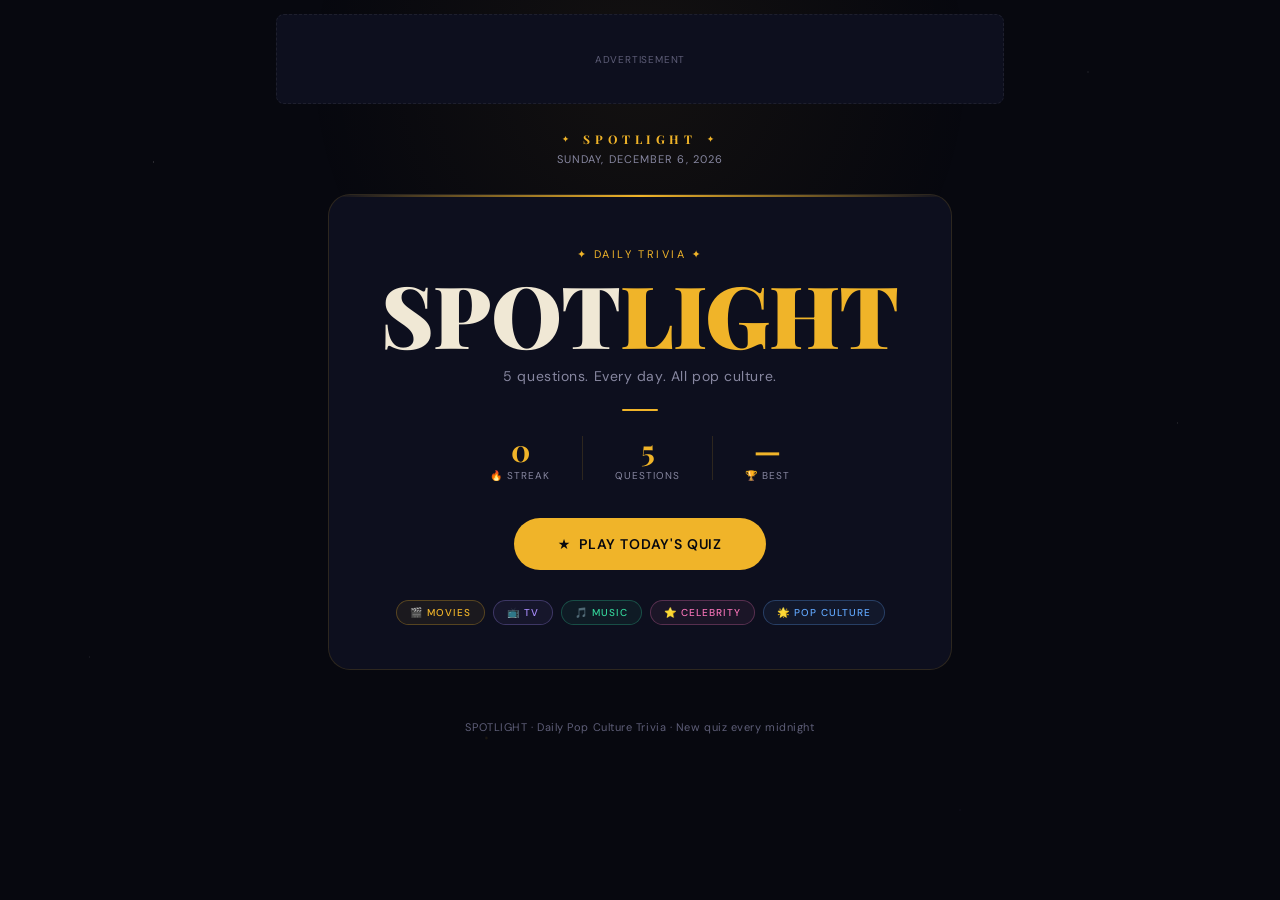
==== index.html @ 73f7611d "Add files via upload" ====
<!DOCTYPE html>
<html lang="en">
<head>
    <meta charset="UTF-8">
    <meta name="viewport" content="width=device-width, initial-scale=1.0">
    <title>SPOTLIGHT — Daily Pop Culture Trivia</title>
    <meta name="description" content="Test your pop culture knowledge with SPOTLIGHT — a fresh daily trivia quiz covering movies, TV, music, and celebrities.">
    <meta property="og:title" content="SPOTLIGHT — Daily Pop Culture Trivia">
    <meta property="og:description" content="5 new questions every day. How well do you know pop culture?">
    <link rel="preconnect" href="https://fonts.googleapis.com">
    <link href="https://fonts.googleapis.com/css2?family=Playfair+Display:ital,wght@0,700;0,900;1,400&family=DM+Sans:opsz,wght@9..40,300;9..40,400;9..40,500;9..40,600&display=swap" rel="stylesheet">

    <style>
        /* ============================================================
           DESIGN SYSTEM — Hollywood Awards Night
        ============================================================ */
        :root {
            --bg:         #07080F;
            --surface:    #0D0F1E;
            --surface-2:  #131629;
            --border:     rgba(240,180,41,0.14);
            --border-dim: rgba(255,255,255,0.06);
            --gold:       #F0B429;
            --gold-light: #FFD166;
            --gold-glow:  rgba(240,180,41,0.18);
            --cream:      #F0E8D5;
            --muted:      #5E5E78;
            --muted-mid:  #8787A0;
            --correct:    #06D6A0;
            --correct-bg: rgba(6,214,160,0.09);
            --wrong:      #EF4565;
            --wrong-bg:   rgba(239,69,101,0.09);
            --cat-movie:  #F0B429;
            --cat-tv:     #A78BFA;
            --cat-music:  #34D399;
            --cat-celeb:  #F472B6;
            --cat-pop:    #60A5FA;
        }

        *, *::before, *::after { margin:0; padding:0; box-sizing:border-box; }

        html { scroll-behavior: smooth; }

        body {
            background: var(--bg);
            color: var(--cream);
            font-family: 'DM Sans', system-ui, sans-serif;
            min-height: 100vh;
            display: flex;
            flex-direction: column;
            align-items: center;
            overflow-x: hidden;
            position: relative;
        }

        /* Ambient star field */
        body::before {
            content: '';
            position: fixed;
            inset: 0;
            pointer-events: none;
            background-image:
                radial-gradient(1px 1px at 12% 18%, rgba(255,255,255,.28) 0%, transparent 100%),
                radial-gradient(1px 1px at 85% 8%,  rgba(255,255,255,.18) 0%, transparent 100%),
                radial-gradient(1px 1px at 55% 62%, rgba(255,255,255,.14) 0%, transparent 100%),
                radial-gradient(2px 2px at 38% 82%, rgba(240,180,41,.12) 0%, transparent 100%),
                radial-gradient(1px 1px at 92% 47%, rgba(255,255,255,.18) 0%, transparent 100%),
                radial-gradient(1px 1px at 7%  73%, rgba(255,255,255,.12) 0%, transparent 100%),
                radial-gradient(1px 1px at 68% 22%, rgba(255,255,255,.10) 0%, transparent 100%),
                radial-gradient(2px 2px at 29% 44%, rgba(240,180,41,.09) 0%, transparent 100%),
                radial-gradient(1px 1px at 47% 5%,  rgba(255,255,255,.20) 0%, transparent 100%),
                radial-gradient(1px 1px at 75% 90%, rgba(167,139,250,.10) 0%, transparent 100%);
            z-index: 0;
        }

        /* Spotlight glow from top */
        body::after {
            content: '';
            position: fixed;
            top: -280px;
            left: 50%;
            transform: translateX(-50%);
            width: 700px;
            height: 700px;
            background: radial-gradient(ellipse at center, rgba(240,180,41,.055) 0%, transparent 68%);
            pointer-events: none;
            z-index: 0;
        }

        /* ============================================================
           LAYOUT
        ============================================================ */
        .wrap {
            width: 100%;
            max-width: 660px;
            padding: 0 18px;
            position: relative;
            z-index: 1;
        }

        /* ============================================================
           AD UNITS
           Replace .ad-placeholder divs with your Google AdSense tags
        ============================================================ */
        .ad-zone {
            width: 100%;
            display: flex;
            justify-content: center;
            position: relative;
            z-index: 1;
        }
        .ad-zone-top    { padding: 14px 18px 0; }
        .ad-zone-bottom { padding: 6px 18px 28px; }

        .ad-placeholder {
            background: var(--surface);
            border: 1px dashed rgba(255,255,255,.07);
            border-radius: 8px;
            display: flex;
            align-items: center;
            justify-content: center;
            color: var(--muted);
            font-size: 10px;
            letter-spacing: .08em;
            text-transform: uppercase;
        }
        .ad-leaderboard { width:100%; max-width:728px; height:90px; }
        .ad-rect        { width:300px; height:250px; }

        /* ============================================================
           HEADER
        ============================================================ */
        .site-header {
            padding: 22px 0 0;
            text-align: center;
        }
        .logo {
            font-family: 'Playfair Display', Georgia, serif;
            font-size: 12px;
            font-weight: 700;
            letter-spacing: .38em;
            text-transform: uppercase;
            color: var(--gold);
            display: inline-flex;
            align-items: center;
            gap: 10px;
        }
        .logo-dot { font-size: 8px; }
        .header-date {
            font-size: 11px;
            color: var(--muted-mid);
            letter-spacing: .10em;
            text-transform: uppercase;
            margin-top: 5px;
        }

        /* ============================================================
           SCREENS
        ============================================================ */
        .screen { display: none; }
        .screen.active {
            display: block;
            animation: screenIn .38s cubic-bezier(.22,1,.36,1);
        }
        @keyframes screenIn {
            from { opacity:0; transform:translateY(10px); }
            to   { opacity:1; transform:translateY(0); }
        }

        /* ============================================================
           CARD BASE
        ============================================================ */
        .card {
            background: var(--surface);
            border: 1px solid var(--border);
            border-radius: 22px;
            position: relative;
            overflow: hidden;
        }
        .card::before {
            content: '';
            position: absolute;
            top: 0; left: 0; right: 0;
            height: 2px;
            background: linear-gradient(90deg, transparent, var(--gold) 50%, transparent);
        }

        /* ============================================================
           SPLASH SCREEN
        ============================================================ */
        .splash-card {
            margin: 28px 0;
            padding: 52px 44px 44px;
            text-align: center;
        }
        .splash-eyebrow {
            font-size: 11px;
            letter-spacing: .22em;
            text-transform: uppercase;
            color: var(--gold);
            margin-bottom: 12px;
            display: flex;
            align-items: center;
            justify-content: center;
            gap: 8px;
        }
        .splash-title {
            font-family: 'Playfair Display', Georgia, serif;
            font-size: clamp(54px, 11vw, 86px);
            font-weight: 900;
            line-height: .95;
            color: var(--cream);
            letter-spacing: -.01em;
        }
        .splash-title em {
            color: var(--gold);
            font-style: normal;
        }
        .splash-tagline {
            font-size: 14px;
            color: var(--muted-mid);
            margin-top: 12px;
            letter-spacing: .04em;
        }
        .rule {
            width: 36px;
            height: 2px;
            background: var(--gold);
            margin: 24px auto;
            border-radius: 2px;
        }
        .splash-stats {
            display: flex;
            align-items: center;
            justify-content: center;
            gap: 32px;
            margin-bottom: 36px;
        }
        .sstat-val {
            font-family: 'Playfair Display', Georgia, serif;
            font-size: 30px;
            font-weight: 700;
            color: var(--gold);
            line-height: 1;
        }
        .sstat-lbl {
            font-size: 10px;
            color: var(--muted-mid);
            letter-spacing: .1em;
            text-transform: uppercase;
            margin-top: 4px;
        }
        .vr {
            width: 1px;
            height: 44px;
            background: var(--border);
        }
        .btn-play {
            display: inline-flex;
            align-items: center;
            gap: 10px;
            background: var(--gold);
            color: #07080F;
            font-family: 'DM Sans', system-ui, sans-serif;
            font-weight: 600;
            font-size: 14px;
            letter-spacing: .06em;
            text-transform: uppercase;
            padding: 17px 44px;
            border: none;
            border-radius: 60px;
            cursor: pointer;
            transition: transform .18s ease, box-shadow .18s ease, background .18s ease;
        }
        .btn-play:hover {
            background: var(--gold-light);
            transform: translateY(-2px);
            box-shadow: 0 10px 28px rgba(240,180,41,.28);
        }
        .btn-play:active { transform: translateY(0); }

        .splash-cats {
            display: flex;
            flex-wrap: wrap;
            gap: 8px;
            justify-content: center;
            margin-top: 30px;
        }
        .cpill {
            font-size: 10px;
            font-weight: 500;
            letter-spacing: .1em;
            text-transform: uppercase;
            padding: 5px 13px;
            border-radius: 60px;
            border: 1px solid;
        }
        .cpill.movies  { color: var(--cat-movie); border-color: rgba(240,180,41,.28); background: rgba(240,180,41,.06); }
        .cpill.tv      { color: var(--cat-tv);    border-color: rgba(167,139,250,.28); background: rgba(167,139,250,.06); }
        .cpill.music   { color: var(--cat-music); border-color: rgba(52,211,153,.28);  background: rgba(52,211,153,.06); }
        .cpill.celeb   { color: var(--cat-celeb); border-color: rgba(244,114,182,.28); background: rgba(244,114,182,.06); }
        .cpill.pop     { color: var(--cat-pop);   border-color: rgba(96,165,250,.28);  background: rgba(96,165,250,.06); }

        /* ============================================================
           GAME SCREEN
        ============================================================ */
        .game-meta {
            padding: 22px 0 14px;
            display: flex;
            align-items: center;
            justify-content: space-between;
        }
        .game-progress-lbl {
            font-size: 11px;
            color: var(--muted-mid);
            letter-spacing: .10em;
            text-transform: uppercase;
        }
        .game-progress-lbl strong { color: var(--cream); font-weight: 600; }
        .game-score-lbl {
            font-size: 11px;
            color: var(--muted-mid);
            letter-spacing: .06em;
        }
        .game-score-lbl span { color: var(--gold); font-weight: 600; }

        .pbar-track {
            width: 100%;
            height: 3px;
            background: var(--surface-2);
            border-radius: 3px;
            margin-bottom: 22px;
            overflow: hidden;
        }
        .pbar-fill {
            height: 100%;
            background: linear-gradient(90deg, var(--gold), var(--gold-light));
            border-radius: 3px;
            transition: width .45s cubic-bezier(.22,1,.36,1);
        }

        .q-card {
            padding: 32px 32px 28px;
            margin-bottom: 14px;
        }
        .q-cat {
            font-size: 10px;
            font-weight: 600;
            letter-spacing: .16em;
            text-transform: uppercase;
            margin-bottom: 14px;
            display: flex;
            align-items: center;
            gap: 6px;
        }
        .q-text {
            font-family: 'Playfair Display', Georgia, serif;
            font-size: clamp(17px, 3.2vw, 21px);
            font-weight: 700;
            line-height: 1.42;
            color: var(--cream);
        }

        .opts {
            display: grid;
            gap: 10px;
            margin-bottom: 12px;
        }
        .opt {
            display: flex;
            align-items: center;
            gap: 14px;
            background: var(--surface);
            border: 1px solid var(--border-dim);
            border-radius: 13px;
            padding: 15px 18px;
            cursor: pointer;
            text-align: left;
            width: 100%;
            color: var(--cream);
            font-family: 'DM Sans', system-ui, sans-serif;
            font-size: 14.5px;
            line-height: 1.4;
            transition: border-color .16s, background .16s, transform .16s;
        }
        .opt:not(.locked):hover {
            border-color: rgba(240,180,41,.38);
            background: var(--gold-glow);
            transform: translateX(5px);
        }
        .opt-letter {
            width: 30px;
            height: 30px;
            border-radius: 50%;
            border: 1.5px solid rgba(255,255,255,.14);
            display: flex;
            align-items: center;
            justify-content: center;
            font-size: 12px;
            font-weight: 600;
            flex-shrink: 0;
            transition: background .2s, border-color .2s, color .2s;
        }
        .opt-text { flex: 1; }

        .opt.is-correct {
            background: var(--correct-bg);
            border-color: var(--correct);
        }
        .opt.is-correct .opt-letter {
            background: var(--correct);
            border-color: var(--correct);
            color: #07080F;
        }
        .opt.is-wrong {
            background: var(--wrong-bg);
            border-color: var(--wrong);
        }
        .opt.is-wrong .opt-letter {
            background: var(--wrong);
            border-color: var(--wrong);
            color: #fff;
        }
        .opt.locked           { cursor: default; }
        .opt.locked.is-dim    { opacity: .38; }

        .feedback {
            border-radius: 11px;
            padding: 13px 18px;
            font-size: 13.5px;
            font-weight: 500;
            text-align: center;
            opacity: 0;
            max-height: 0;
            overflow: hidden;
            transition: opacity .25s, max-height .25s;
        }
        .feedback.show {
            opacity: 1;
            max-height: 80px;
        }
        .feedback.correct { background: var(--correct-bg); color: var(--correct); }
        .feedback.wrong   { background: var(--wrong-bg);   color: var(--wrong); }

        .btn-next {
            display: block;
            width: 100%;
            background: transparent;
            border: 1px solid var(--border);
            border-radius: 13px;
            color: var(--cream);
            font-family: 'DM Sans', system-ui, sans-serif;
            font-size: 14px;
            font-weight: 500;
            letter-spacing: .04em;
            padding: 15px;
            cursor: pointer;
            margin-top: 10px;
            opacity: 0;
            pointer-events: none;
            transition: border-color .18s, color .18s, opacity .25s;
        }
        .btn-next.show {
            opacity: 1;
            pointer-events: all;
        }
        .btn-next:hover { border-color: var(--gold); color: var(--gold); }

        /* ============================================================
           RESULTS SCREEN
        ============================================================ */
        .results-card {
            margin: 28px 0 14px;
            padding: 48px 40px 40px;
            text-align: center;
        }
        .results-eyebrow {
            font-size: 10px;
            letter-spacing: .20em;
            text-transform: uppercase;
            color: var(--muted-mid);
            margin-bottom: 10px;
        }
        .results-score {
            font-family: 'Playfair Display', Georgia, serif;
            font-size: clamp(64px, 14vw, 96px);
            font-weight: 900;
            color: var(--gold);
            line-height: 1;
        }
        .results-of {
            font-size: 14px;
            color: var(--muted-mid);
            margin-top: 3px;
            margin-bottom: 16px;
        }
        .results-msg {
            font-family: 'Playfair Display', Georgia, serif;
            font-size: clamp(17px, 3vw, 21px);
            font-style: italic;
            color: var(--cream);
            margin-bottom: 22px;
            line-height: 1.4;
        }
        .emoji-row {
            display: flex;
            gap: 10px;
            justify-content: center;
            font-size: 26px;
            margin-bottom: 28px;
            flex-wrap: wrap;
        }
        .results-hr {
            border: none;
            border-top: 1px solid var(--border);
            margin: 0 0 22px;
        }
        .r-stats {
            display: flex;
            align-items: center;
            justify-content: center;
            gap: 32px;
            margin-bottom: 28px;
        }
        .rstat-val {
            font-family: 'Playfair Display', Georgia, serif;
            font-size: 26px;
            font-weight: 700;
            color: var(--cream);
        }
        .rstat-lbl {
            font-size: 10px;
            color: var(--muted-mid);
            letter-spacing: .09em;
            text-transform: uppercase;
            margin-top: 3px;
        }
        .btn-share {
            display: inline-flex;
            align-items: center;
            gap: 10px;
            background: var(--gold);
            color: #07080F;
            font-family: 'DM Sans', system-ui, sans-serif;
            font-weight: 600;
            font-size: 13px;
            letter-spacing: .06em;
            text-transform: uppercase;
            padding: 15px 36px;
            border: none;
            border-radius: 60px;
            cursor: pointer;
            transition: transform .18s ease, box-shadow .18s ease, background .18s ease;
        }
        .btn-share:hover {
            background: var(--gold-light);
            transform: translateY(-2px);
            box-shadow: 0 8px 24px rgba(240,180,41,.26);
        }
        .copied-msg {
            font-size: 12px;
            color: var(--correct);
            margin-top: 10px;
            min-height: 20px;
            opacity: 0;
            transition: opacity .25s;
        }
        .copied-msg.show { opacity: 1; }
        .next-quiz-note {
            margin-top: 16px;
            font-size: 11px;
            color: var(--muted);
            letter-spacing: .04em;
        }
        .countdown { color: var(--gold); font-weight: 600; }

        /* ============================================================
           ALREADY PLAYED SCREEN
        ============================================================ */
        .played-card {
            margin: 28px 0 14px;
            padding: 52px 40px 44px;
            text-align: center;
        }
        .played-icon { font-size: 52px; margin-bottom: 14px; }
        .played-title {
            font-family: 'Playfair Display', Georgia, serif;
            font-size: 28px;
            font-weight: 700;
            color: var(--cream);
            margin-bottom: 10px;
        }
        .played-sub {
            font-size: 14px;
            color: var(--muted-mid);
            line-height: 1.6;
            margin-bottom: 22px;
        }
        .played-score-note {
            font-size: 14px;
            color: var(--muted-mid);
            margin: 14px 0 22px;
        }
        .played-score-note strong { color: var(--gold); }

        /* ============================================================
           FOOTER
        ============================================================ */
        .site-footer {
            padding: 22px 0 28px;
            text-align: center;
            font-size: 11px;
            color: var(--muted);
            letter-spacing: .05em;
            position: relative;
            z-index: 1;
        }
        .site-footer a { color: var(--muted-mid); text-decoration: none; }
        .site-footer a:hover { color: var(--gold); }

        /* ============================================================
           RESPONSIVE
        ============================================================ */
        @media (max-width: 500px) {
            .splash-card   { padding: 38px 22px 36px; }
            .results-card  { padding: 38px 22px 34px; }
            .played-card   { padding: 42px 22px 38px; }
            .q-card        { padding: 24px 20px 22px; }
            .opt           { padding: 13px 16px; font-size: 14px; }
            .splash-stats  { gap: 20px; }
            .r-stats       { gap: 20px; }
        }
    </style>
</head>
<body>

<!-- ================================================================
     TOP LEADERBOARD AD
     Replace the div.ad-placeholder with your Google AdSense code:
     <script async src="https://pagead2.googlesyndication.com/pagead/js/adsbygoogle.js?client=ca-pub-XXXXXXXXXXXXXXXX" crossorigin="anonymous"></script>
     <ins class="adsbygoogle" style="display:inline-block;width:728px;height:90px" data-ad-client="ca-pub-XXXXXXXXXXXXXXXX" data-ad-slot="XXXXXXXXXX"></ins>
     <script>(adsbygoogle = window.adsbygoogle || []).push({});</script>
================================================================ -->
<div class="ad-zone ad-zone-top">
    <div class="ad-placeholder ad-leaderboard">Advertisement</div>
</div>

<!-- SITE HEADER -->
<div class="wrap">
    <header class="site-header">
        <div class="logo">
            <span class="logo-dot">✦</span>
            SPOTLIGHT
            <span class="logo-dot">✦</span>
        </div>
        <p class="header-date" id="headerDate"></p>
    </header>
</div>

<!-- MAIN CONTENT -->
<div class="wrap">

    <!-- ── SPLASH ── -->
    <div class="screen active" id="scr-splash">
        <div class="card splash-card">
            <div class="splash-eyebrow">✦ Daily Trivia ✦</div>
            <div class="splash-title">SPOT<em>LIGHT</em></div>
            <p class="splash-tagline">5 questions. Every day. All pop culture.</p>
            <div class="rule"></div>
            <div class="splash-stats">
                <div>
                    <div class="sstat-val" id="splashStreak">0</div>
                    <div class="sstat-lbl">🔥 Streak</div>
                </div>
                <div class="vr"></div>
                <div>
                    <div class="sstat-val">5</div>
                    <div class="sstat-lbl">Questions</div>
                </div>
                <div class="vr"></div>
                <div>
                    <div class="sstat-val" id="splashBest">—</div>
                    <div class="sstat-lbl">🏆 Best</div>
                </div>
            </div>
            <button class="btn-play" onclick="startGame()">★ &nbsp;Play Today's Quiz</button>
            <div class="splash-cats">
                <span class="cpill movies">🎬 Movies</span>
                <span class="cpill tv">📺 TV</span>
                <span class="cpill music">🎵 Music</span>
                <span class="cpill celeb">⭐ Celebrity</span>
                <span class="cpill pop">🌟 Pop Culture</span>
            </div>
        </div>
    </div>

    <!-- ── ALREADY PLAYED ── -->
    <div class="screen" id="scr-played">
        <div class="card played-card">
            <div class="played-icon">🎬</div>
            <div class="played-title">Already played today!</div>
            <p class="played-sub">You've completed today's SPOTLIGHT quiz.<br>New questions drop every day at midnight.</p>
            <div class="emoji-row" id="playedEmojis"></div>
            <p class="played-score-note">Today's score: <strong id="playedScoreNum"></strong></p>
            <button class="btn-share" onclick="share('played')">📋 &nbsp;Share My Score</button>
            <p class="copied-msg" id="copiedPlayed"></p>
            <p class="next-quiz-note">Next quiz in: <span class="countdown" id="cdPlayed"></span></p>
        </div>
    </div>

    <!-- ── GAME ── -->
    <div class="screen" id="scr-game">
        <div class="game-meta">
            <p class="game-progress-lbl">Question <strong id="qNum">1</strong> of 5</p>
            <p class="game-score-lbl">Score: <span id="scoreNum">0</span></p>
        </div>
        <div class="pbar-track"><div class="pbar-fill" id="pbar"></div></div>

        <div class="card q-card">
            <div class="q-cat"  id="qCat"></div>
            <div class="q-text" id="qText"></div>
        </div>

        <div class="opts" id="opts"></div>
        <div class="feedback" id="feedback"></div>
        <button class="btn-next" id="btnNext" onclick="advance()"></button>
    </div>

    <!-- ── RESULTS ── -->
    <div class="screen" id="scr-results">
        <div class="card results-card">
            <p class="results-eyebrow">Today's Result</p>
            <div class="results-score" id="rScore"></div>
            <p class="results-of">out of 5 correct</p>
            <p class="results-msg" id="rMsg"></p>
            <div class="emoji-row" id="rEmojis"></div>
            <hr class="results-hr">
            <div class="r-stats">
                <div>
                    <div class="rstat-val" id="rStreak"></div>
                    <div class="rstat-lbl">🔥 Streak</div>
                </div>
                <div class="vr"></div>
                <div>
                    <div class="rstat-val" id="rBest"></div>
                    <div class="rstat-lbl">🏆 Best</div>
                </div>
                <div class="vr"></div>
                <div>
                    <div class="rstat-val" id="rPlayed"></div>
                    <div class="rstat-lbl">📅 Played</div>
                </div>
            </div>
            <button class="btn-share" onclick="share('results')">📋 &nbsp;Share My Score</button>
            <p class="copied-msg" id="copiedResults"></p>
            <p class="next-quiz-note">New quiz tomorrow · <span class="countdown" id="cdResults"></span></p>
        </div>
    </div>

</div><!-- /wrap -->

<!-- ================================================================
     BOTTOM AD (medium rectangle 300×250) — shown after results
================================================================ -->
<div class="ad-zone ad-zone-bottom" id="bottomAd" style="display:none">
    <div class="ad-placeholder ad-rect">Advertisement (300×250)</div>
</div>

<footer class="site-footer">
    SPOTLIGHT · Daily Pop Culture Trivia · New quiz every midnight
</footer>

<script>
/* ================================================================
   QUESTION BANK  (50 questions, 5 categories)
================================================================ */
const BANK = [
    /* ── MOVIES ── */
    { cat:'movies', icon:'🎬', label:'Movies',
      q:'Which 2023 blockbuster starred Margot Robbie as a plastic fashion doll?',
      opts:['The Doll House','Mean Girls','Legally Blonde 3','Barbie'], ans:3 },

    { cat:'movies', icon:'🎬', label:'Movies',
      q:'Who directed "Oppenheimer" (2023)?',
      opts:['Denis Villeneuve','Steven Spielberg','Quentin Tarantino','Christopher Nolan'], ans:3 },

    { cat:'movies', icon:'🎬', label:'Movies',
      q:'Which film carries the tagline "In space, no one can hear you scream"?',
      opts:['Gravity','Interstellar','The Martian','Alien'], ans:3 },

    { cat:'movies', icon:'🎬', label:'Movies',
      q:'Who voices Woody in the Toy Story franchise?',
      opts:['Jim Carrey','Will Smith','Tom Cruise','Tom Hanks'], ans:3 },

    { cat:'movies', icon:'🎬', label:'Movies',
      q:'Which film won the Academy Award for Best Picture at the 2020 Oscars?',
      opts:['1917','Joker','Once Upon a Time in Hollywood','Parasite'], ans:3 },

    { cat:'movies', icon:'🎬', label:'Movies',
      q:'What color pill does Neo choose to learn the truth in "The Matrix"?',
      opts:['Blue','Yellow','Green','Red'], ans:3 },

    { cat:'movies', icon:'🎬', label:'Movies',
      q:'Which Disney film features the power ballad "Let It Go"?',
      opts:['Brave','Tangled','Moana','Frozen'], ans:3 },

    { cat:'movies', icon:'🎬', label:'Movies',
      q:'Who plays Tony Stark / Iron Man in the Marvel Cinematic Universe?',
      opts:['Chris Evans','Chris Hemsworth','Benedict Cumberbatch','Robert Downey Jr.'], ans:3 },

    { cat:'movies', icon:'🎬', label:'Movies',
      q:'In "Catch Me If You Can," Leonardo DiCaprio plays real-life conman Frank Abagnale Jr. Who directed it?',
      opts:['Martin Scorsese','James Cameron','David Fincher','Steven Spielberg'], ans:3 },

    { cat:'movies', icon:'🎬', label:'Movies',
      q:'Which fictional school do Harry, Ron and Hermione attend?',
      opts:['Beauxbatons','Durmstrang','Ilvermorny','Hogwarts'], ans:3 },

    /* ── TV SHOWS ── */
    { cat:'tv', icon:'📺', label:'TV Shows',
      q:'Which Netflix series is set in the fictional Indiana town of Hawkins?',
      opts:['Dark','Mindhunter','The OA','Stranger Things'], ans:3 },

    { cat:'tv', icon:'📺', label:'TV Shows',
      q:'Who plays high-school-teacher-turned-drug-lord Walter White in "Breaking Bad"?',
      opts:['Aaron Paul','Bob Odenkirk','Dean Norris','Bryan Cranston'], ans:3 },

    { cat:'tv', icon:'📺', label:'TV Shows',
      q:'What is the name of the coffee shop where the Friends gang hangs out?',
      opts:['The Daily Grind','Café Du Monde','The Peach Pit','Central Perk'], ans:3 },

    { cat:'tv', icon:'📺', label:'TV Shows',
      q:'Which HBO drama follows the Roy family\'s battle over a global media empire?',
      opts:['Industry','Suits','Billions','Succession'], ans:3 },

    { cat:'tv', icon:'📺', label:'TV Shows',
      q:'What is the very first game contestants are forced to play in "Squid Game"?',
      opts:['Honeycomb','Marbles','Tug of War','Red Light Green Light'], ans:3 },

    { cat:'tv', icon:'📺', label:'TV Shows',
      q:'Which actress portrays Daenerys Targaryen, "Mother of Dragons," in Game of Thrones?',
      opts:['Sophie Turner','Maisie Williams','Natalie Dormer','Emilia Clarke'], ans:3 },

    { cat:'tv', icon:'📺', label:'TV Shows',
      q:'What fictional paper company is the setting of the US version of "The Office"?',
      opts:['Scott Paper Co.','Halpert & Sons','Wernham Hogg','Dunder Mifflin'], ans:3 },

    { cat:'tv', icon:'📺', label:'TV Shows',
      q:'Who plays the titular Wednesday Addams in Netflix\'s "Wednesday"?',
      opts:['Sadie Sink','Joey King','Millie Bobby Brown','Jenna Ortega'], ans:3 },

    { cat:'tv', icon:'📺', label:'TV Shows',
      q:'The famous motto "Winter is Coming" belongs to which noble house in Game of Thrones?',
      opts:['House Lannister','House Baratheon','House Targaryen','House Stark'], ans:3 },

    { cat:'tv', icon:'📺', label:'TV Shows',
      q:'Tony Stark\'s AI butler in the Iron Man films goes by what name?',
      opts:['HAL','ARIA','WALL-E','JARVIS'], ans:3 },

    /* ── MUSIC ── */
    { cat:'music', icon:'🎵', label:'Music',
      q:'Which superstar released the acclaimed dance album "Renaissance" in 2022?',
      opts:['Rihanna','Nicki Minaj','Lizzo','Beyoncé'], ans:3 },

    { cat:'music', icon:'🎵', label:'Music',
      q:'What is The Weeknd\'s real birth name?',
      opts:['Michael Thompson','Kevin Hart','Daniel Johnson','Abel Tesfaye'], ans:3 },

    { cat:'music', icon:'🎵', label:'Music',
      q:'Which legendary British rock band recorded "Bohemian Rhapsody" and "We Will Rock You"?',
      opts:['Led Zeppelin','The Rolling Stones','The Beatles','Queen'], ans:3 },

    { cat:'music', icon:'🎵', label:'Music',
      q:'In what year did Michael Jackson release his iconic "Thriller" album?',
      opts:['1979','1985','1988','1982'], ans:3 },

    { cat:'music', icon:'🎵', label:'Music',
      q:'The rapper Drake\'s legal birth name is:',
      opts:['Kendrick Duckworth','Shéyaa Joseph','Rakim Mayers','Aubrey Graham'], ans:3 },

    { cat:'music', icon:'🎵', label:'Music',
      q:'Billie Eilish won the Oscar for Best Original Song for which James Bond film?',
      opts:['Skyfall','Spectre','Casino Royale','No Time to Die'], ans:3 },

    { cat:'music', icon:'🎵', label:'Music',
      q:'Taylor Swift\'s Eras Tour became the first concert tour ever to gross more than:',
      opts:['$500 million','$2 billion','$750 million','$1 billion'], ans:3 },

    { cat:'music', icon:'🎵', label:'Music',
      q:'As of 2024, who holds the record for the most Grammy Awards won in history?',
      opts:['Taylor Swift','Jay-Z','Georg Solti','Beyoncé'], ans:3 },

    { cat:'music', icon:'🎵', label:'Music',
      q:'Which iconic artist is universally known as the "Queen of Pop"?',
      opts:['Mariah Carey','Beyoncé','Whitney Houston','Madonna'], ans:3 },

    { cat:'music', icon:'🎵', label:'Music',
      q:'The K-pop group BTS is from which country?',
      opts:['Japan','China','Thailand','South Korea'], ans:3 },

    /* ── CELEBRITY ── */
    { cat:'celeb', icon:'⭐', label:'Celebrity',
      q:'Which celebrity couple is nicknamed "Bennifer"?',
      opts:['Ben Stiller & Jennifer Aniston','Ben Kingsley & Jennifer Garner','Benedict Cumberbatch & Jennifer Lawrence','Ben Affleck & Jennifer Lopez'], ans:3 },

    { cat:'celeb', icon:'⭐', label:'Celebrity',
      q:'Who played The Joker in Christopher Nolan\'s "The Dark Knight" (2008)?',
      opts:['Jared Leto','Jack Nicholson','Joaquin Phoenix','Heath Ledger'], ans:3 },

    { cat:'celeb', icon:'⭐', label:'Celebrity',
      q:'Kim Kardashian was previously married to which Grammy-winning rapper?',
      opts:['Jay-Z','Travis Scott','Snoop Dogg','Kanye West'], ans:3 },

    { cat:'celeb', icon:'⭐', label:'Celebrity',
      q:'Zendaya won back-to-back Emmy Awards for Outstanding Lead Actress in which HBO series?',
      opts:['Insecure','Lovecraft Country','I May Destroy You','Euphoria'], ans:3 },

    { cat:'celeb', icon:'⭐', label:'Celebrity',
      q:'Which Chris plays Thor in the Marvel Cinematic Universe?',
      opts:['Chris Evans','Chris Pratt','Chris Pine','Chris Hemsworth'], ans:3 },

    { cat:'celeb', icon:'⭐', label:'Celebrity',
      q:'Lady Gaga\'s famous fan nickname for herself is:',
      opts:['Little Monsters (she calls herself Mother Monster)','Queen of Monsters','The Haus Head','Little Gaga'], ans:3 },

    { cat:'celeb', icon:'⭐', label:'Celebrity',
      q:'As of 2024, who is the most-followed individual on Instagram?',
      opts:['Taylor Swift','Kylie Jenner','Selena Gomez','Cristiano Ronaldo'], ans:3 },

    { cat:'celeb', icon:'⭐', label:'Celebrity',
      q:'Which actress plays Natasha Romanoff / Black Widow in the MCU?',
      opts:['Gal Gadot','Brie Larson','Zoe Saldana','Scarlett Johansson'], ans:3 },

    { cat:'celeb', icon:'⭐', label:'Celebrity',
      q:'Which fiery celebrity chef hosts the cooking competition show "Hell\'s Kitchen"?',
      opts:['Anthony Bourdain','Bobby Flay','Guy Fieri','Gordon Ramsay'], ans:3 },

    { cat:'celeb', icon:'⭐', label:'Celebrity',
      q:'Emma Stone won her first Academy Award for Best Actress for her role in:',
      opts:['Easy A','Birdman','The Favourite','La La Land'], ans:3 },

    /* ── POP CULTURE ── */
    { cat:'pop', icon:'🌟', label:'Pop Culture',
      q:'Which social media platform is best known for its personalized "For You Page" (FYP)?',
      opts:['Instagram','Snapchat','Twitter / X','TikTok'], ans:3 },

    { cat:'pop', icon:'🌟', label:'Pop Culture',
      q:'Who was hosting the Oscars when Will Smith walked onstage and slapped him?',
      opts:['Jimmy Fallon','Kevin Hart','Ricky Gervais','Chris Rock'], ans:3 },

    { cat:'pop', icon:'🌟', label:'Pop Culture',
      q:'What does the "E" in EGOT stand for?',
      opts:['Excellence','Elite','Entertainment','Emmy'], ans:3 },

    { cat:'pop', icon:'🌟', label:'Pop Culture',
      q:'Which long-running reality competition show launched the careers of Kelly Clarkson and Carrie Underwood?',
      opts:['Dancing with the Stars','Big Brother','The Voice','American Idol'], ans:3 },

    { cat:'pop', icon:'🌟', label:'Pop Culture',
      q:'The 2016 smash hit "Closer" was performed by which electronic duo?',
      opts:['Twenty One Pilots','Imagine Dragons','Glass Animals','The Chainsmokers'], ans:3 },

    { cat:'pop', icon:'🌟', label:'Pop Culture',
      q:'Which streaming service produces the royal drama "The Crown"?',
      opts:['HBO Max','Hulu','Amazon Prime Video','Netflix'], ans:3 },

    { cat:'pop', icon:'🌟', label:'Pop Culture',
      q:'The viral "Ice Bucket Challenge" raised millions in awareness for which disease?',
      opts:["Parkinson's","Multiple Sclerosis","Alzheimer's","ALS"], ans:3 },

    { cat:'pop', icon:'🌟', label:'Pop Culture',
      q:'Which fictional superhero team includes Captain America, Iron Man, and Thor?',
      opts:['X-Men','Guardians of the Galaxy','Justice League','The Avengers'], ans:3 },

    { cat:'pop', icon:'🌟', label:'Pop Culture',
      q:'Which battle-royale video game became a massive global phenomenon starting in 2017?',
      opts:['Apex Legends','PUBG','Call of Duty: Warzone','Fortnite'], ans:3 },

    { cat:'pop', icon:'🌟', label:'Pop Culture',
      q:'The "Barbenheimer" cultural moment in summer 2023 referred to the same-day release of Barbie and which film?',
      opts:['Mission: Impossible','Indiana Jones','Asteroid City','Oppenheimer'], ans:3 },
];

/* ================================================================
   SEEDED RANDOM — everyone sees the same 5 questions each day
================================================================ */
function seededRNG(seed) {
    let s = seed >>> 0;
    return () => {
        s = Math.imul(1664525, s) + 1013904223 | 0;
        return (s >>> 0) / 0x100000000;
    };
}

function dateSeed() {
    const d = new Date();
    return d.getFullYear() * 10000 + (d.getMonth() + 1) * 100 + d.getDate();
}

function getDailyQuestions() {
    const rng = seededRNG(dateSeed());
    const pool = [...BANK];
    for (let i = pool.length - 1; i > 0; i--) {
        const j = Math.floor(rng() * (i + 1));
        [pool[i], pool[j]] = [pool[j], pool[i]];
    }
    // Pick one from each category to guarantee variety, then pad to 5
    const cats = ['movies','tv','music','celeb','pop'];
    const selected = cats.map(c => pool.find(q => q.cat === c));
    return selected;
}

/* ================================================================
   PERSISTENCE (localStorage)
================================================================ */
function todayKey() {
    const d = new Date();
    return `spotlight_${d.getFullYear()}_${d.getMonth()+1}_${d.getDate()}`;
}

function getStats() {
    const raw = localStorage.getItem('spotlight_stats');
    return raw ? JSON.parse(raw) : { streak:0, best:0, played:0, lastDate:'' };
}

function saveStats(s) { localStorage.setItem('spotlight_stats', JSON.stringify(s)); }

function saveTodayResult(score, answers) {
    localStorage.setItem(todayKey(), JSON.stringify({ score, answers }));
}

function getTodayResult() {
    const raw = localStorage.getItem(todayKey());
    return raw ? JSON.parse(raw) : null;
}

/* ================================================================
   GAME STATE
================================================================ */
let questions    = [];
let qIndex       = 0;
let score        = 0;
let answerLog    = [];        // array of booleans
let shuffledOpts = [];        // per-question shuffled display order
let correctDisp  = 0;         // index in shuffledOpts that is correct

/* ================================================================
   INIT
================================================================ */
function init() {
    const d = new Date();
    document.getElementById('headerDate').textContent =
        d.toLocaleDateString('en-US', { weekday:'long', year:'numeric', month:'long', day:'numeric' });

    const stats = getStats();
    document.getElementById('splashStreak').textContent = stats.streak;
    document.getElementById('splashBest').textContent   = stats.best ? `${stats.best}/5` : '—';

    const result = getTodayResult();
    if (result) {
        showPlayedScreen(result);
    }

    tickCountdown();
    setInterval(tickCountdown, 1000);
}

function showScreen(id) {
    document.querySelectorAll('.screen').forEach(s => s.classList.remove('active'));
    document.getElementById(id).classList.add('active');
}

/* ================================================================
   SPLASH → GAME
================================================================ */
function startGame() {
    questions  = getDailyQuestions();
    qIndex     = 0;
    score      = 0;
    answerLog  = [];
    showScreen('scr-game');
    renderQuestion();
}

/* ================================================================
   RENDER QUESTION
================================================================ */
const CAT_COLORS = { movies:'#F0B429', tv:'#A78BFA', music:'#34D399', celeb:'#F472B6', pop:'#60A5FA' };

function renderQuestion() {
    const q = questions[qIndex];

    document.getElementById('qNum').textContent    = qIndex + 1;
    document.getElementById('scoreNum').textContent = score;
    document.getElementById('pbar').style.width    = `${(qIndex / 5) * 100}%`;

    // Category label
    const catEl = document.getElementById('qCat');
    catEl.style.color = CAT_COLORS[q.cat] || '#F0B429';
    catEl.textContent = `${q.icon} ${q.label}`;

    document.getElementById('qText').textContent = q.q;

    // Shuffle options (display only — doesn't affect daily seed)
    const indexed = q.opts.map((opt, i) => ({ opt, isCorrect: i === q.ans }));
    for (let i = indexed.length - 1; i > 0; i--) {
        const j = Math.floor(Math.random() * (i + 1));
        [indexed[i], indexed[j]] = [indexed[j], indexed[i]];
    }
    shuffledOpts = indexed.map(o => o.opt);
    correctDisp  = indexed.findIndex(o => o.isCorrect);

    // Render option buttons
    const letters = ['A','B','C','D'];
    const grid = document.getElementById('opts');
    grid.innerHTML = '';
    shuffledOpts.forEach((opt, i) => {
        const btn = document.createElement('button');
        btn.className = 'opt';
        btn.innerHTML = `<span class="opt-letter">${letters[i]}</span><span class="opt-text">${opt}</span>`;
        btn.dataset.idx = i;
        btn.addEventListener('click', () => selectAnswer(i, btn));
        grid.appendChild(btn);
    });

    // Reset feedback
    const fb = document.getElementById('feedback');
    fb.className   = 'feedback';
    fb.textContent = '';

    const btnNext = document.getElementById('btnNext');
    btnNext.textContent = qIndex < 4 ? 'Next Question →' : 'See My Results →';
    btnNext.classList.remove('show');
}

/* ================================================================
   ANSWER SELECTION
================================================================ */
function selectAnswer(chosen, clickedBtn) {
    const correct = chosen === correctDisp;
    if (correct) score++;
    answerLog.push(correct);

    document.getElementById('scoreNum').textContent = score;

    // Lock all buttons
    const allBtns = document.querySelectorAll('.opt');
    allBtns.forEach((btn, i) => {
        btn.classList.add('locked');
        btn.style.pointerEvents = 'none';
        if (i === correctDisp) {
            btn.classList.add('is-correct');
        } else if (i === chosen && !correct) {
            btn.classList.add('is-wrong');
        } else {
            btn.classList.add('is-dim');
        }
    });

    // Feedback
    const fb = document.getElementById('feedback');
    if (correct) {
        fb.textContent = '✓  Correct! Well done.';
        fb.className   = 'feedback correct show';
    } else {
        fb.textContent = `✗  Not quite — the answer was: ${shuffledOpts[correctDisp]}`;
        fb.className   = 'feedback wrong show';
    }

    document.getElementById('btnNext').classList.add('show');
}

/* ================================================================
   ADVANCE TO NEXT QUESTION OR RESULTS
================================================================ */
function advance() {
    qIndex++;
    if (qIndex >= 5) {
        finishGame();
    } else {
        renderQuestion();
    }
}

/* ================================================================
   FINISH GAME
================================================================ */
function finishGame() {
    // Persist result
    saveTodayResult(score, answerLog);

    // Update stats
    const stats   = getStats();
    const todayDs = new Date().toDateString();
    const yestDs  = (() => { const y = new Date(); y.setDate(y.getDate()-1); return y.toDateString(); })();

    if (stats.lastDate === yestDs) {
        stats.streak += 1;
    } else if (stats.lastDate !== todayDs) {
        stats.streak = 1;
    }
    stats.best   = Math.max(stats.best, score);
    stats.played += 1;
    stats.lastDate = todayDs;
    saveStats(stats);

    // Populate results screen
    document.getElementById('rScore').textContent  = score;
    document.getElementById('rStreak').textContent = stats.streak;
    document.getElementById('rBest').textContent   = `${stats.best}/5`;
    document.getElementById('rPlayed').textContent = stats.played;

    const MSGS = [
        '"Even legends have off days."',
        '"Keep watching — knowledge is coming."',
        '"You know a little something about something."',
        '"Not bad! A true pop culture fan in the making."',
        '"You\'re practically a celebrity yourself."',
        '"A perfect score — you ARE the headline. ★"',
    ];
    document.getElementById('rMsg').textContent   = MSGS[score];
    document.getElementById('rEmojis').textContent = answerLog.map(a => a ? '🟡' : '⬛').join('  ');

    document.getElementById('bottomAd').style.display = 'flex';
    showScreen('scr-results');
}

/* ================================================================
   ALREADY PLAYED SCREEN
================================================================ */
function showPlayedScreen(result) {
    document.getElementById('playedEmojis').textContent  = result.answers.map(a => a ? '🟡' : '⬛').join('  ');
    document.getElementById('playedScoreNum').textContent = `${result.score}/5`;
    showScreen('scr-played');
}

/* ================================================================
   SHARE
================================================================ */
function share(source) {
    const result = getTodayResult() || { score, answers: answerLog };
    const d      = new Date();
    const dateStr = d.toLocaleDateString('en-US', { month:'short', day:'numeric', year:'numeric' });
    const emojis  = result.answers.map(a => a ? '🟡' : '⬛').join('');
    const text    = `SPOTLIGHT ✦ ${dateStr}\n${result.score}/5\n${emojis}\n\nDaily Pop Culture Trivia\nspotlight-trivia.com`;

    navigator.clipboard.writeText(text).then(() => {
        const msgId = source === 'results' ? 'copiedResults' : 'copiedPlayed';
        const el    = document.getElementById(msgId);
        el.textContent = '✓  Copied to clipboard!';
        el.classList.add('show');
        setTimeout(() => el.classList.remove('show'), 2800);
    }).catch(() => {
        alert(text);
    });
}

/* ================================================================
   COUNTDOWN TO MIDNIGHT
================================================================ */
function tickCountdown() {
    const now      = new Date();
    const midnight = new Date();
    midnight.setHours(24, 0, 0, 0);
    const diff = midnight - now;
    const h = Math.floor(diff / 3600000);
    const m = Math.floor((diff % 3600000) / 60000);
    const s = Math.floor((diff % 60000) / 1000);
    const str = `${h}h ${m}m ${s}s`;
    ['cdResults','cdPlayed'].forEach(id => {
        const el = document.getElementById(id);
        if (el) el.textContent = str;
    });
}

/* ================================================================
   START
================================================================ */
init();
</script>
</body>
</html>
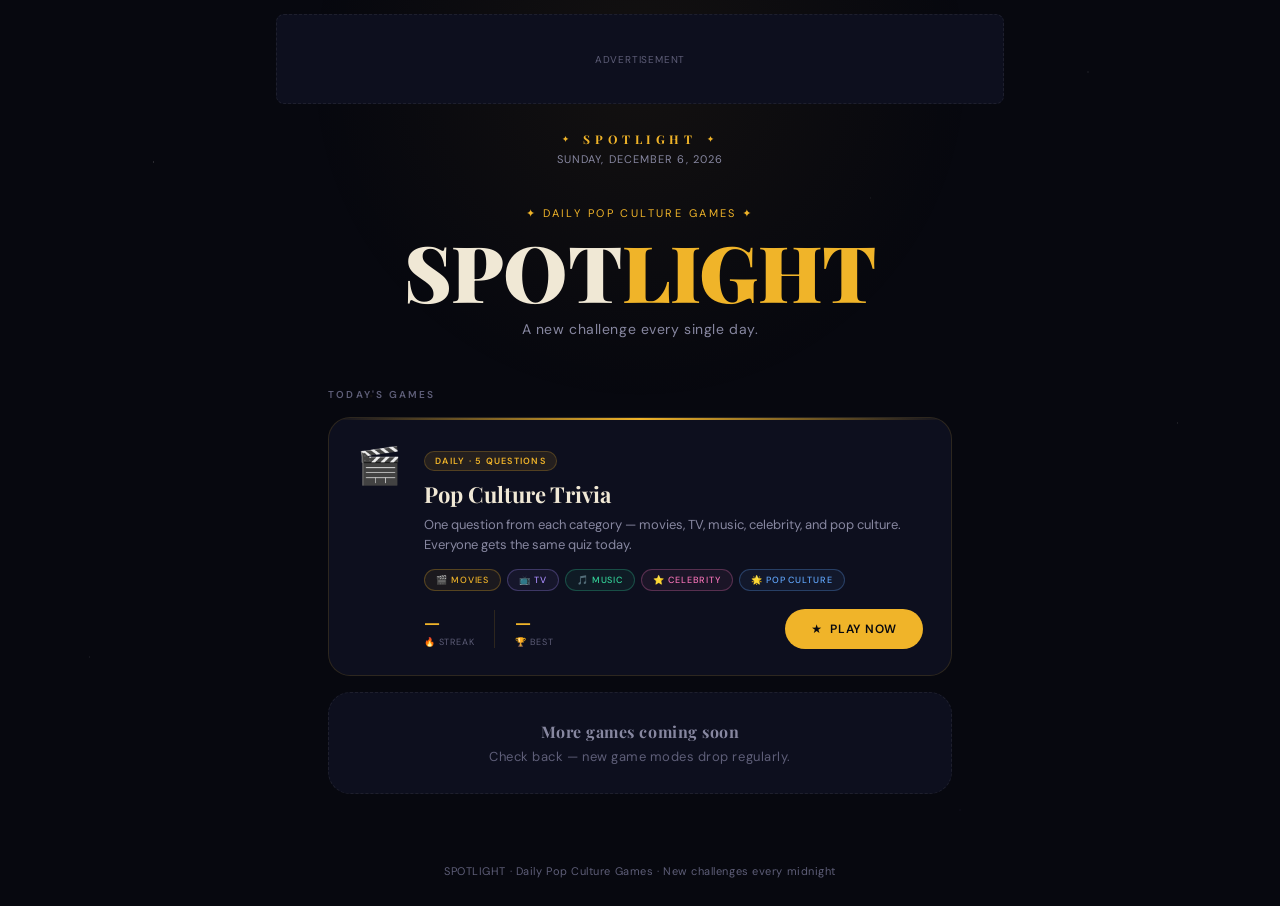
==== commit 351e3ccc: "Updating files for trivia game feature multifile" ====
--- a/index.html
+++ b/index.html
@@ -1,297 +1,128 @@
-<!DOCTYPE html>
+﻿<!DOCTYPE html>
 <html lang="en">
 <head>
     <meta charset="UTF-8">
     <meta name="viewport" content="width=device-width, initial-scale=1.0">
-    <title>SPOTLIGHT — Daily Pop Culture Trivia</title>
-    <meta name="description" content="Test your pop culture knowledge with SPOTLIGHT — a fresh daily trivia quiz covering movies, TV, music, and celebrities.">
-    <meta property="og:title" content="SPOTLIGHT — Daily Pop Culture Trivia">
-    <meta property="og:description" content="5 new questions every day. How well do you know pop culture?">
+    <title>SPOTLIGHT — Daily Pop Culture Games</title>
+    <meta name="description" content="SPOTLIGHT — daily pop culture games covering movies, TV, music, and celebrities. A new challenge every day.">
+    <meta property="og:title" content="SPOTLIGHT — Daily Pop Culture Games">
+    <meta property="og:description" content="Daily pop culture games. New challenges every day.">
     <link rel="preconnect" href="https://fonts.googleapis.com">
     <link href="https://fonts.googleapis.com/css2?family=Playfair+Display:ital,wght@0,700;0,900;1,400&family=DM+Sans:opsz,wght@9..40,300;9..40,400;9..40,500;9..40,600&display=swap" rel="stylesheet">
+    <link rel="stylesheet" href="css/base.css">
 
     <style>
         /* ============================================================
-           DESIGN SYSTEM — Hollywood Awards Night
+           HUB PAGE — Game picker styles
         ============================================================ */
-        :root {
-            --bg:         #07080F;
-            --surface:    #0D0F1E;
-            --surface-2:  #131629;
-            --border:     rgba(240,180,41,0.14);
-            --border-dim: rgba(255,255,255,0.06);
-            --gold:       #F0B429;
-            --gold-light: #FFD166;
-            --gold-glow:  rgba(240,180,41,0.18);
-            --cream:      #F0E8D5;
-            --muted:      #5E5E78;
-            --muted-mid:  #8787A0;
-            --correct:    #06D6A0;
-            --correct-bg: rgba(6,214,160,0.09);
-            --wrong:      #EF4565;
-            --wrong-bg:   rgba(239,69,101,0.09);
-            --cat-movie:  #F0B429;
-            --cat-tv:     #A78BFA;
-            --cat-music:  #34D399;
-            --cat-celeb:  #F472B6;
-            --cat-pop:    #60A5FA;
-        }
-
-        *, *::before, *::after { margin:0; padding:0; box-sizing:border-box; }
-
-        html { scroll-behavior: smooth; }
-
-        body {
-            background: var(--bg);
+        .hub-hero {
+            padding: 40px 0 10px;
+            text-align: center;
+        }
+        .hub-eyebrow {
+            font-size: 11px;
+            letter-spacing: .22em;
+            text-transform: uppercase;
+            color: var(--gold);
+            margin-bottom: 14px;
+        }
+        .hub-title {
+            font-family: 'Playfair Display', Georgia, serif;
+            font-size: clamp(48px, 10vw, 78px);
+            font-weight: 900;
+            line-height: .95;
             color: var(--cream);
-            font-family: 'DM Sans', system-ui, sans-serif;
-            min-height: 100vh;
-            display: flex;
-            flex-direction: column;
-            align-items: center;
-            overflow-x: hidden;
-            position: relative;
-        }
-
-        /* Ambient star field */
-        body::before {
-            content: '';
-            position: fixed;
-            inset: 0;
-            pointer-events: none;
-            background-image:
-                radial-gradient(1px 1px at 12% 18%, rgba(255,255,255,.28) 0%, transparent 100%),
-                radial-gradient(1px 1px at 85% 8%,  rgba(255,255,255,.18) 0%, transparent 100%),
-                radial-gradient(1px 1px at 55% 62%, rgba(255,255,255,.14) 0%, transparent 100%),
-                radial-gradient(2px 2px at 38% 82%, rgba(240,180,41,.12) 0%, transparent 100%),
-                radial-gradient(1px 1px at 92% 47%, rgba(255,255,255,.18) 0%, transparent 100%),
-                radial-gradient(1px 1px at 7%  73%, rgba(255,255,255,.12) 0%, transparent 100%),
-                radial-gradient(1px 1px at 68% 22%, rgba(255,255,255,.10) 0%, transparent 100%),
-                radial-gradient(2px 2px at 29% 44%, rgba(240,180,41,.09) 0%, transparent 100%),
-                radial-gradient(1px 1px at 47% 5%,  rgba(255,255,255,.20) 0%, transparent 100%),
-                radial-gradient(1px 1px at 75% 90%, rgba(167,139,250,.10) 0%, transparent 100%);
-            z-index: 0;
-        }
-
-        /* Spotlight glow from top */
-        body::after {
-            content: '';
-            position: fixed;
-            top: -280px;
-            left: 50%;
-            transform: translateX(-50%);
-            width: 700px;
-            height: 700px;
-            background: radial-gradient(ellipse at center, rgba(240,180,41,.055) 0%, transparent 68%);
-            pointer-events: none;
-            z-index: 0;
-        }
-
-        /* ============================================================
-           LAYOUT
-        ============================================================ */
-        .wrap {
-            width: 100%;
-            max-width: 660px;
-            padding: 0 18px;
-            position: relative;
-            z-index: 1;
-        }
-
-        /* ============================================================
-           AD UNITS
-           Replace .ad-placeholder divs with your Google AdSense tags
-        ============================================================ */
-        .ad-zone {
-            width: 100%;
-            display: flex;
-            justify-content: center;
-            position: relative;
-            z-index: 1;
-        }
-        .ad-zone-top    { padding: 14px 18px 0; }
-        .ad-zone-bottom { padding: 6px 18px 28px; }
-
-        .ad-placeholder {
-            background: var(--surface);
-            border: 1px dashed rgba(255,255,255,.07);
-            border-radius: 8px;
-            display: flex;
-            align-items: center;
-            justify-content: center;
+            letter-spacing: -.01em;
+        }
+        .hub-title em { color: var(--gold); font-style: normal; }
+        .hub-tagline {
+            font-size: 14px;
+            color: var(--muted-mid);
+            margin-top: 12px;
+            letter-spacing: .04em;
+        }
+        .hub-section-label {
+            font-size: 10px;
+            font-weight: 600;
+            letter-spacing: .22em;
+            text-transform: uppercase;
             color: var(--muted);
-            font-size: 10px;
-            letter-spacing: .08em;
-            text-transform: uppercase;
-        }
-        .ad-leaderboard { width:100%; max-width:728px; height:90px; }
-        .ad-rect        { width:300px; height:250px; }
-
-        /* ============================================================
-           HEADER
-        ============================================================ */
-        .site-header {
-            padding: 22px 0 0;
-            text-align: center;
-        }
-        .logo {
-            font-family: 'Playfair Display', Georgia, serif;
-            font-size: 12px;
-            font-weight: 700;
-            letter-spacing: .38em;
-            text-transform: uppercase;
-            color: var(--gold);
-            display: inline-flex;
-            align-items: center;
-            gap: 10px;
-        }
-        .logo-dot { font-size: 8px; }
-        .header-date {
-            font-size: 11px;
-            color: var(--muted-mid);
-            letter-spacing: .10em;
-            text-transform: uppercase;
-            margin-top: 5px;
-        }
-
-        /* ============================================================
-           SCREENS
-        ============================================================ */
-        .screen { display: none; }
-        .screen.active {
-            display: block;
-            animation: screenIn .38s cubic-bezier(.22,1,.36,1);
-        }
-        @keyframes screenIn {
-            from { opacity:0; transform:translateY(10px); }
-            to   { opacity:1; transform:translateY(0); }
-        }
-
-        /* ============================================================
-           CARD BASE
-        ============================================================ */
-        .card {
+            margin: 40px 0 16px;
+        }
+        .game-grid {
+            display: grid;
+            gap: 16px;
+            margin-bottom: 48px;
+        }
+        .game-card {
             background: var(--surface);
             border: 1px solid var(--border);
             border-radius: 22px;
+            padding: 30px 28px 26px;
             position: relative;
             overflow: hidden;
-        }
-        .card::before {
+            display: flex;
+            gap: 22px;
+            align-items: flex-start;
+            text-decoration: none;
+            color: inherit;
+            transition: border-color .18s, transform .18s;
+        }
+        .game-card::before {
             content: '';
             position: absolute;
             top: 0; left: 0; right: 0;
             height: 2px;
             background: linear-gradient(90deg, transparent, var(--gold) 50%, transparent);
         }
-
-        /* ============================================================
-           SPLASH SCREEN
-        ============================================================ */
-        .splash-card {
-            margin: 28px 0;
-            padding: 52px 44px 44px;
-            text-align: center;
-        }
-        .splash-eyebrow {
-            font-size: 11px;
-            letter-spacing: .22em;
+        .game-card:hover {
+            border-color: rgba(240,180,41,.40);
+            transform: translateY(-2px);
+        }
+        .game-card-icon {
+            font-size: 36px;
+            flex-shrink: 0;
+            line-height: 1;
+        }
+        .game-card-body { flex: 1; }
+        .game-card-badge {
+            display: inline-block;
+            font-size: 9px;
+            font-weight: 600;
+            letter-spacing: .14em;
             text-transform: uppercase;
             color: var(--gold);
-            margin-bottom: 12px;
-            display: flex;
-            align-items: center;
-            justify-content: center;
-            gap: 8px;
-        }
-        .splash-title {
+            background: rgba(240,180,41,.10);
+            border: 1px solid rgba(240,180,41,.22);
+            border-radius: 60px;
+            padding: 3px 10px;
+            margin-bottom: 8px;
+        }
+        .game-card-title {
             font-family: 'Playfair Display', Georgia, serif;
-            font-size: clamp(54px, 11vw, 86px);
-            font-weight: 900;
-            line-height: .95;
+            font-size: 22px;
+            font-weight: 700;
             color: var(--cream);
-            letter-spacing: -.01em;
-        }
-        .splash-title em {
-            color: var(--gold);
-            font-style: normal;
-        }
-        .splash-tagline {
-            font-size: 14px;
+            margin-bottom: 6px;
+        }
+        .game-card-desc {
+            font-size: 13px;
             color: var(--muted-mid);
-            margin-top: 12px;
-            letter-spacing: .04em;
-        }
-        .rule {
-            width: 36px;
-            height: 2px;
-            background: var(--gold);
-            margin: 24px auto;
-            border-radius: 2px;
-        }
-        .splash-stats {
-            display: flex;
-            align-items: center;
-            justify-content: center;
-            gap: 32px;
-            margin-bottom: 36px;
-        }
-        .sstat-val {
-            font-family: 'Playfair Display', Georgia, serif;
-            font-size: 30px;
-            font-weight: 700;
-            color: var(--gold);
-            line-height: 1;
-        }
-        .sstat-lbl {
-            font-size: 10px;
-            color: var(--muted-mid);
-            letter-spacing: .1em;
-            text-transform: uppercase;
-            margin-top: 4px;
-        }
-        .vr {
-            width: 1px;
-            height: 44px;
-            background: var(--border);
-        }
-        .btn-play {
-            display: inline-flex;
-            align-items: center;
-            gap: 10px;
-            background: var(--gold);
-            color: #07080F;
-            font-family: 'DM Sans', system-ui, sans-serif;
-            font-weight: 600;
-            font-size: 14px;
-            letter-spacing: .06em;
-            text-transform: uppercase;
-            padding: 17px 44px;
-            border: none;
-            border-radius: 60px;
-            cursor: pointer;
-            transition: transform .18s ease, box-shadow .18s ease, background .18s ease;
-        }
-        .btn-play:hover {
-            background: var(--gold-light);
-            transform: translateY(-2px);
-            box-shadow: 0 10px 28px rgba(240,180,41,.28);
-        }
-        .btn-play:active { transform: translateY(0); }
-
-        .splash-cats {
+            line-height: 1.55;
+            margin-bottom: 14px;
+        }
+        .game-card-cats {
             display: flex;
             flex-wrap: wrap;
-            gap: 8px;
-            justify-content: center;
-            margin-top: 30px;
+            gap: 6px;
+            margin-bottom: 18px;
         }
         .cpill {
-            font-size: 10px;
+            font-size: 9px;
             font-weight: 500;
             letter-spacing: .1em;
             text-transform: uppercase;
-            padding: 5px 13px;
+            padding: 4px 11px;
             border-radius: 60px;
             border: 1px solid;
         }
@@ -300,335 +131,79 @@
         .cpill.music   { color: var(--cat-music); border-color: rgba(52,211,153,.28);  background: rgba(52,211,153,.06); }
         .cpill.celeb   { color: var(--cat-celeb); border-color: rgba(244,114,182,.28); background: rgba(244,114,182,.06); }
         .cpill.pop     { color: var(--cat-pop);   border-color: rgba(96,165,250,.28);  background: rgba(96,165,250,.06); }
-
-        /* ============================================================
-           GAME SCREEN
-        ============================================================ */
-        .game-meta {
-            padding: 22px 0 14px;
+        .game-card-footer {
             display: flex;
             align-items: center;
             justify-content: space-between;
-        }
-        .game-progress-lbl {
-            font-size: 11px;
-            color: var(--muted-mid);
-            letter-spacing: .10em;
-            text-transform: uppercase;
-        }
-        .game-progress-lbl strong { color: var(--cream); font-weight: 600; }
-        .game-score-lbl {
-            font-size: 11px;
-            color: var(--muted-mid);
-            letter-spacing: .06em;
-        }
-        .game-score-lbl span { color: var(--gold); font-weight: 600; }
-
-        .pbar-track {
-            width: 100%;
-            height: 3px;
-            background: var(--surface-2);
-            border-radius: 3px;
-            margin-bottom: 22px;
-            overflow: hidden;
-        }
-        .pbar-fill {
-            height: 100%;
-            background: linear-gradient(90deg, var(--gold), var(--gold-light));
-            border-radius: 3px;
-            transition: width .45s cubic-bezier(.22,1,.36,1);
-        }
-
-        .q-card {
-            padding: 32px 32px 28px;
-            margin-bottom: 14px;
-        }
-        .q-cat {
-            font-size: 10px;
-            font-weight: 600;
-            letter-spacing: .16em;
-            text-transform: uppercase;
-            margin-bottom: 14px;
+            flex-wrap: wrap;
+            gap: 14px;
+        }
+        .game-card-stats {
             display: flex;
-            align-items: center;
-            gap: 6px;
-        }
-        .q-text {
+            gap: 20px;
+        }
+        .gc-stat { text-align: left; }
+        .gc-stat-val {
             font-family: 'Playfair Display', Georgia, serif;
-            font-size: clamp(17px, 3.2vw, 21px);
+            font-size: 18px;
             font-weight: 700;
-            line-height: 1.42;
-            color: var(--cream);
-        }
-
-        .opts {
-            display: grid;
-            gap: 10px;
-            margin-bottom: 12px;
-        }
-        .opt {
-            display: flex;
-            align-items: center;
-            gap: 14px;
-            background: var(--surface);
-            border: 1px solid var(--border-dim);
-            border-radius: 13px;
-            padding: 15px 18px;
-            cursor: pointer;
-            text-align: left;
-            width: 100%;
-            color: var(--cream);
-            font-family: 'DM Sans', system-ui, sans-serif;
-            font-size: 14.5px;
-            line-height: 1.4;
-            transition: border-color .16s, background .16s, transform .16s;
-        }
-        .opt:not(.locked):hover {
-            border-color: rgba(240,180,41,.38);
-            background: var(--gold-glow);
-            transform: translateX(5px);
-        }
-        .opt-letter {
-            width: 30px;
-            height: 30px;
-            border-radius: 50%;
-            border: 1.5px solid rgba(255,255,255,.14);
-            display: flex;
-            align-items: center;
-            justify-content: center;
-            font-size: 12px;
-            font-weight: 600;
-            flex-shrink: 0;
-            transition: background .2s, border-color .2s, color .2s;
-        }
-        .opt-text { flex: 1; }
-
-        .opt.is-correct {
-            background: var(--correct-bg);
-            border-color: var(--correct);
-        }
-        .opt.is-correct .opt-letter {
-            background: var(--correct);
-            border-color: var(--correct);
-            color: #07080F;
-        }
-        .opt.is-wrong {
-            background: var(--wrong-bg);
-            border-color: var(--wrong);
-        }
-        .opt.is-wrong .opt-letter {
-            background: var(--wrong);
-            border-color: var(--wrong);
-            color: #fff;
-        }
-        .opt.locked           { cursor: default; }
-        .opt.locked.is-dim    { opacity: .38; }
-
-        .feedback {
-            border-radius: 11px;
-            padding: 13px 18px;
-            font-size: 13.5px;
-            font-weight: 500;
-            text-align: center;
-            opacity: 0;
-            max-height: 0;
-            overflow: hidden;
-            transition: opacity .25s, max-height .25s;
-        }
-        .feedback.show {
-            opacity: 1;
-            max-height: 80px;
-        }
-        .feedback.correct { background: var(--correct-bg); color: var(--correct); }
-        .feedback.wrong   { background: var(--wrong-bg);   color: var(--wrong); }
-
-        .btn-next {
-            display: block;
-            width: 100%;
-            background: transparent;
-            border: 1px solid var(--border);
-            border-radius: 13px;
-            color: var(--cream);
-            font-family: 'DM Sans', system-ui, sans-serif;
-            font-size: 14px;
-            font-weight: 500;
-            letter-spacing: .04em;
-            padding: 15px;
-            cursor: pointer;
-            margin-top: 10px;
-            opacity: 0;
-            pointer-events: none;
-            transition: border-color .18s, color .18s, opacity .25s;
-        }
-        .btn-next.show {
-            opacity: 1;
-            pointer-events: all;
-        }
-        .btn-next:hover { border-color: var(--gold); color: var(--gold); }
-
-        /* ============================================================
-           RESULTS SCREEN
-        ============================================================ */
-        .results-card {
-            margin: 28px 0 14px;
-            padding: 48px 40px 40px;
-            text-align: center;
-        }
-        .results-eyebrow {
-            font-size: 10px;
-            letter-spacing: .20em;
-            text-transform: uppercase;
-            color: var(--muted-mid);
-            margin-bottom: 10px;
-        }
-        .results-score {
-            font-family: 'Playfair Display', Georgia, serif;
-            font-size: clamp(64px, 14vw, 96px);
-            font-weight: 900;
             color: var(--gold);
-            line-height: 1;
-        }
-        .results-of {
-            font-size: 14px;
-            color: var(--muted-mid);
-            margin-top: 3px;
-            margin-bottom: 16px;
-        }
-        .results-msg {
-            font-family: 'Playfair Display', Georgia, serif;
-            font-size: clamp(17px, 3vw, 21px);
-            font-style: italic;
-            color: var(--cream);
-            margin-bottom: 22px;
-            line-height: 1.4;
-        }
-        .emoji-row {
-            display: flex;
-            gap: 10px;
-            justify-content: center;
-            font-size: 26px;
-            margin-bottom: 28px;
-            flex-wrap: wrap;
-        }
-        .results-hr {
-            border: none;
-            border-top: 1px solid var(--border);
-            margin: 0 0 22px;
-        }
-        .r-stats {
-            display: flex;
-            align-items: center;
-            justify-content: center;
-            gap: 32px;
-            margin-bottom: 28px;
-        }
-        .rstat-val {
-            font-family: 'Playfair Display', Georgia, serif;
-            font-size: 26px;
-            font-weight: 700;
-            color: var(--cream);
-        }
-        .rstat-lbl {
-            font-size: 10px;
-            color: var(--muted-mid);
+        }
+        .gc-stat-lbl {
+            font-size: 9px;
+            color: var(--muted);
             letter-spacing: .09em;
             text-transform: uppercase;
-            margin-top: 3px;
-        }
-        .btn-share {
+            margin-top: 2px;
+        }
+        .gc-stat-divider {
+            width: 1px;
+            background: var(--border);
+            align-self: stretch;
+        }
+        .game-card-play {
             display: inline-flex;
             align-items: center;
-            gap: 10px;
+            gap: 8px;
             background: var(--gold);
             color: #07080F;
             font-family: 'DM Sans', system-ui, sans-serif;
             font-weight: 600;
+            font-size: 12px;
+            letter-spacing: .06em;
+            text-transform: uppercase;
+            padding: 12px 26px;
+            border-radius: 60px;
+            text-decoration: none;
+            flex-shrink: 0;
+            transition: background .18s, box-shadow .18s;
+        }
+        .game-card-play:hover {
+            background: var(--gold-light);
+            box-shadow: 0 6px 20px rgba(240,180,41,.26);
+        }
+        .coming-soon-card {
+            background: var(--surface);
+            border: 1px dashed rgba(255,255,255,.07);
+            border-radius: 22px;
+            padding: 28px;
+            text-align: center;
+            color: var(--muted);
             font-size: 13px;
-            letter-spacing: .06em;
-            text-transform: uppercase;
-            padding: 15px 36px;
-            border: none;
-            border-radius: 60px;
-            cursor: pointer;
-            transition: transform .18s ease, box-shadow .18s ease, background .18s ease;
-        }
-        .btn-share:hover {
-            background: var(--gold-light);
-            transform: translateY(-2px);
-            box-shadow: 0 8px 24px rgba(240,180,41,.26);
-        }
-        .copied-msg {
-            font-size: 12px;
-            color: var(--correct);
-            margin-top: 10px;
-            min-height: 20px;
-            opacity: 0;
-            transition: opacity .25s;
-        }
-        .copied-msg.show { opacity: 1; }
-        .next-quiz-note {
-            margin-top: 16px;
-            font-size: 11px;
-            color: var(--muted);
             letter-spacing: .04em;
         }
-        .countdown { color: var(--gold); font-weight: 600; }
-
-        /* ============================================================
-           ALREADY PLAYED SCREEN
-        ============================================================ */
-        .played-card {
-            margin: 28px 0 14px;
-            padding: 52px 40px 44px;
-            text-align: center;
-        }
-        .played-icon { font-size: 52px; margin-bottom: 14px; }
-        .played-title {
+        .coming-soon-card strong {
+            display: block;
             font-family: 'Playfair Display', Georgia, serif;
-            font-size: 28px;
+            font-size: 16px;
             font-weight: 700;
-            color: var(--cream);
-            margin-bottom: 10px;
-        }
-        .played-sub {
-            font-size: 14px;
             color: var(--muted-mid);
-            line-height: 1.6;
-            margin-bottom: 22px;
-        }
-        .played-score-note {
-            font-size: 14px;
-            color: var(--muted-mid);
-            margin: 14px 0 22px;
-        }
-        .played-score-note strong { color: var(--gold); }
-
-        /* ============================================================
-           FOOTER
-        ============================================================ */
-        .site-footer {
-            padding: 22px 0 28px;
-            text-align: center;
-            font-size: 11px;
-            color: var(--muted);
-            letter-spacing: .05em;
-            position: relative;
-            z-index: 1;
-        }
-        .site-footer a { color: var(--muted-mid); text-decoration: none; }
-        .site-footer a:hover { color: var(--gold); }
-
-        /* ============================================================
-           RESPONSIVE
-        ============================================================ */
+            margin-bottom: 6px;
+        }
         @media (max-width: 500px) {
-            .splash-card   { padding: 38px 22px 36px; }
-            .results-card  { padding: 38px 22px 34px; }
-            .played-card   { padding: 42px 22px 38px; }
-            .q-card        { padding: 24px 20px 22px; }
-            .opt           { padding: 13px 16px; font-size: 14px; }
-            .splash-stats  { gap: 20px; }
-            .r-stats       { gap: 20px; }
+            .game-card        { flex-direction: column; gap: 14px; padding: 24px 20px 22px; }
+            .game-card-icon   { font-size: 30px; }
+            .game-card-footer { flex-direction: column; align-items: flex-start; }
         }
     </style>
 </head>
@@ -657,626 +232,84 @@
     </header>
 </div>
 
-<!-- MAIN CONTENT -->
+<!-- HUB CONTENT -->
 <div class="wrap">
 
-    <!-- ── SPLASH ── -->
-    <div class="screen active" id="scr-splash">
-        <div class="card splash-card">
-            <div class="splash-eyebrow">✦ Daily Trivia ✦</div>
-            <div class="splash-title">SPOT<em>LIGHT</em></div>
-            <p class="splash-tagline">5 questions. Every day. All pop culture.</p>
-            <div class="rule"></div>
-            <div class="splash-stats">
-                <div>
-                    <div class="sstat-val" id="splashStreak">0</div>
-                    <div class="sstat-lbl">🔥 Streak</div>
+    <div class="hub-hero">
+        <p class="hub-eyebrow">✦ Daily Pop Culture Games ✦</p>
+        <div class="hub-title">SPOT<em>LIGHT</em></div>
+        <p class="hub-tagline">A new challenge every single day.</p>
+    </div>
+
+    <p class="hub-section-label">Today's Games</p>
+
+    <div class="game-grid">
+
+        <!-- Daily Trivia -->
+        <div class="game-card">
+            <div class="game-card-icon">🎬</div>
+            <div class="game-card-body">
+                <span class="game-card-badge">Daily · 5 Questions</span>
+                <div class="game-card-title">Pop Culture Trivia</div>
+                <p class="game-card-desc">One question from each category — movies, TV, music, celebrity, and pop culture. Everyone gets the same quiz today.</p>
+                <div class="game-card-cats">
+                    <span class="cpill movies">🎬 Movies</span>
+                    <span class="cpill tv">📺 TV</span>
+                    <span class="cpill music">🎵 Music</span>
+                    <span class="cpill celeb">⭐ Celebrity</span>
+                    <span class="cpill pop">🌟 Pop Culture</span>
                 </div>
-                <div class="vr"></div>
-                <div>
-                    <div class="sstat-val">5</div>
-                    <div class="sstat-lbl">Questions</div>
-                </div>
-                <div class="vr"></div>
-                <div>
-                    <div class="sstat-val" id="splashBest">—</div>
-                    <div class="sstat-lbl">🏆 Best</div>
+                <div class="game-card-footer">
+                    <div class="game-card-stats" id="triviaStats">
+                        <div class="gc-stat">
+                            <div class="gc-stat-val" id="triviaStreak">—</div>
+                            <div class="gc-stat-lbl">🔥 Streak</div>
+                        </div>
+                        <div class="gc-stat-divider"></div>
+                        <div class="gc-stat">
+                            <div class="gc-stat-val" id="triviaBest">—</div>
+                            <div class="gc-stat-lbl">🏆 Best</div>
+                        </div>
+                    </div>
+                    <a href="trivia/" class="game-card-play">★ &nbsp;Play Now</a>
                 </div>
             </div>
-            <button class="btn-play" onclick="startGame()">★ &nbsp;Play Today's Quiz</button>
-            <div class="splash-cats">
-                <span class="cpill movies">🎬 Movies</span>
-                <span class="cpill tv">📺 TV</span>
-                <span class="cpill music">🎵 Music</span>
-                <span class="cpill celeb">⭐ Celebrity</span>
-                <span class="cpill pop">🌟 Pop Culture</span>
-            </div>
         </div>
+
+        <!-- Coming soon placeholder -->
+        <div class="coming-soon-card">
+            <strong>More games coming soon</strong>
+            Check back — new game modes drop regularly.
+        </div>
+
     </div>
 
-    <!-- ── ALREADY PLAYED ── -->
-    <div class="screen" id="scr-played">
-        <div class="card played-card">
-            <div class="played-icon">🎬</div>
-            <div class="played-title">Already played today!</div>
-            <p class="played-sub">You've completed today's SPOTLIGHT quiz.<br>New questions drop every day at midnight.</p>
-            <div class="emoji-row" id="playedEmojis"></div>
-            <p class="played-score-note">Today's score: <strong id="playedScoreNum"></strong></p>
-            <button class="btn-share" onclick="share('played')">📋 &nbsp;Share My Score</button>
-            <p class="copied-msg" id="copiedPlayed"></p>
-            <p class="next-quiz-note">Next quiz in: <span class="countdown" id="cdPlayed"></span></p>
-        </div>
-    </div>
-
-    <!-- ── GAME ── -->
-    <div class="screen" id="scr-game">
-        <div class="game-meta">
-            <p class="game-progress-lbl">Question <strong id="qNum">1</strong> of 5</p>
-            <p class="game-score-lbl">Score: <span id="scoreNum">0</span></p>
-        </div>
-        <div class="pbar-track"><div class="pbar-fill" id="pbar"></div></div>
-
-        <div class="card q-card">
-            <div class="q-cat"  id="qCat"></div>
-            <div class="q-text" id="qText"></div>
-        </div>
-
-        <div class="opts" id="opts"></div>
-        <div class="feedback" id="feedback"></div>
-        <button class="btn-next" id="btnNext" onclick="advance()"></button>
-    </div>
-
-    <!-- ── RESULTS ── -->
-    <div class="screen" id="scr-results">
-        <div class="card results-card">
-            <p class="results-eyebrow">Today's Result</p>
-            <div class="results-score" id="rScore"></div>
-            <p class="results-of">out of 5 correct</p>
-            <p class="results-msg" id="rMsg"></p>
-            <div class="emoji-row" id="rEmojis"></div>
-            <hr class="results-hr">
-            <div class="r-stats">
-                <div>
-                    <div class="rstat-val" id="rStreak"></div>
-                    <div class="rstat-lbl">🔥 Streak</div>
-                </div>
-                <div class="vr"></div>
-                <div>
-                    <div class="rstat-val" id="rBest"></div>
-                    <div class="rstat-lbl">🏆 Best</div>
-                </div>
-                <div class="vr"></div>
-                <div>
-                    <div class="rstat-val" id="rPlayed"></div>
-                    <div class="rstat-lbl">📅 Played</div>
-                </div>
-            </div>
-            <button class="btn-share" onclick="share('results')">📋 &nbsp;Share My Score</button>
-            <p class="copied-msg" id="copiedResults"></p>
-            <p class="next-quiz-note">New quiz tomorrow · <span class="countdown" id="cdResults"></span></p>
-        </div>
-    </div>
-
 </div><!-- /wrap -->
 
-<!-- ================================================================
-     BOTTOM AD (medium rectangle 300×250) — shown after results
-================================================================ -->
-<div class="ad-zone ad-zone-bottom" id="bottomAd" style="display:none">
-    <div class="ad-placeholder ad-rect">Advertisement (300×250)</div>
-</div>
-
 <footer class="site-footer">
-    SPOTLIGHT · Daily Pop Culture Trivia · New quiz every midnight
+    SPOTLIGHT · Daily Pop Culture Games · New challenges every midnight
 </footer>
 
 <script>
 /* ================================================================
-   QUESTION BANK  (50 questions, 5 categories)
+   HUB — Load trivia stats from localStorage to show on game card
 ================================================================ */
-const BANK = [
-    /* ── MOVIES ── */
-    { cat:'movies', icon:'🎬', label:'Movies',
-      q:'Which 2023 blockbuster starred Margot Robbie as a plastic fashion doll?',
-      opts:['The Doll House','Mean Girls','Legally Blonde 3','Barbie'], ans:3 },
-
-    { cat:'movies', icon:'🎬', label:'Movies',
-      q:'Who directed "Oppenheimer" (2023)?',
-      opts:['Denis Villeneuve','Steven Spielberg','Quentin Tarantino','Christopher Nolan'], ans:3 },
-
-    { cat:'movies', icon:'🎬', label:'Movies',
-      q:'Which film carries the tagline "In space, no one can hear you scream"?',
-      opts:['Gravity','Interstellar','The Martian','Alien'], ans:3 },
-
-    { cat:'movies', icon:'🎬', label:'Movies',
-      q:'Who voices Woody in the Toy Story franchise?',
-      opts:['Jim Carrey','Will Smith','Tom Cruise','Tom Hanks'], ans:3 },
-
-    { cat:'movies', icon:'🎬', label:'Movies',
-      q:'Which film won the Academy Award for Best Picture at the 2020 Oscars?',
-      opts:['1917','Joker','Once Upon a Time in Hollywood','Parasite'], ans:3 },
-
-    { cat:'movies', icon:'🎬', label:'Movies',
-      q:'What color pill does Neo choose to learn the truth in "The Matrix"?',
-      opts:['Blue','Yellow','Green','Red'], ans:3 },
-
-    { cat:'movies', icon:'🎬', label:'Movies',
-      q:'Which Disney film features the power ballad "Let It Go"?',
-      opts:['Brave','Tangled','Moana','Frozen'], ans:3 },
-
-    { cat:'movies', icon:'🎬', label:'Movies',
-      q:'Who plays Tony Stark / Iron Man in the Marvel Cinematic Universe?',
-      opts:['Chris Evans','Chris Hemsworth','Benedict Cumberbatch','Robert Downey Jr.'], ans:3 },
-
-    { cat:'movies', icon:'🎬', label:'Movies',
-      q:'In "Catch Me If You Can," Leonardo DiCaprio plays real-life conman Frank Abagnale Jr. Who directed it?',
-      opts:['Martin Scorsese','James Cameron','David Fincher','Steven Spielberg'], ans:3 },
-
-    { cat:'movies', icon:'🎬', label:'Movies',
-      q:'Which fictional school do Harry, Ron and Hermione attend?',
-      opts:['Beauxbatons','Durmstrang','Ilvermorny','Hogwarts'], ans:3 },
-
-    /* ── TV SHOWS ── */
-    { cat:'tv', icon:'📺', label:'TV Shows',
-      q:'Which Netflix series is set in the fictional Indiana town of Hawkins?',
-      opts:['Dark','Mindhunter','The OA','Stranger Things'], ans:3 },
-
-    { cat:'tv', icon:'📺', label:'TV Shows',
-      q:'Who plays high-school-teacher-turned-drug-lord Walter White in "Breaking Bad"?',
-      opts:['Aaron Paul','Bob Odenkirk','Dean Norris','Bryan Cranston'], ans:3 },
-
-    { cat:'tv', icon:'📺', label:'TV Shows',
-      q:'What is the name of the coffee shop where the Friends gang hangs out?',
-      opts:['The Daily Grind','Café Du Monde','The Peach Pit','Central Perk'], ans:3 },
-
-    { cat:'tv', icon:'📺', label:'TV Shows',
-      q:'Which HBO drama follows the Roy family\'s battle over a global media empire?',
-      opts:['Industry','Suits','Billions','Succession'], ans:3 },
-
-    { cat:'tv', icon:'📺', label:'TV Shows',
-      q:'What is the very first game contestants are forced to play in "Squid Game"?',
-      opts:['Honeycomb','Marbles','Tug of War','Red Light Green Light'], ans:3 },
-
-    { cat:'tv', icon:'📺', label:'TV Shows',
-      q:'Which actress portrays Daenerys Targaryen, "Mother of Dragons," in Game of Thrones?',
-      opts:['Sophie Turner','Maisie Williams','Natalie Dormer','Emilia Clarke'], ans:3 },
-
-    { cat:'tv', icon:'📺', label:'TV Shows',
-      q:'What fictional paper company is the setting of the US version of "The Office"?',
-      opts:['Scott Paper Co.','Halpert & Sons','Wernham Hogg','Dunder Mifflin'], ans:3 },
-
-    { cat:'tv', icon:'📺', label:'TV Shows',
-      q:'Who plays the titular Wednesday Addams in Netflix\'s "Wednesday"?',
-      opts:['Sadie Sink','Joey King','Millie Bobby Brown','Jenna Ortega'], ans:3 },
-
-    { cat:'tv', icon:'📺', label:'TV Shows',
-      q:'The famous motto "Winter is Coming" belongs to which noble house in Game of Thrones?',
-      opts:['House Lannister','House Baratheon','House Targaryen','House Stark'], ans:3 },
-
-    { cat:'tv', icon:'📺', label:'TV Shows',
-      q:'Tony Stark\'s AI butler in the Iron Man films goes by what name?',
-      opts:['HAL','ARIA','WALL-E','JARVIS'], ans:3 },
-
-    /* ── MUSIC ── */
-    { cat:'music', icon:'🎵', label:'Music',
-      q:'Which superstar released the acclaimed dance album "Renaissance" in 2022?',
-      opts:['Rihanna','Nicki Minaj','Lizzo','Beyoncé'], ans:3 },
-
-    { cat:'music', icon:'🎵', label:'Music',
-      q:'What is The Weeknd\'s real birth name?',
-      opts:['Michael Thompson','Kevin Hart','Daniel Johnson','Abel Tesfaye'], ans:3 },
-
-    { cat:'music', icon:'🎵', label:'Music',
-      q:'Which legendary British rock band recorded "Bohemian Rhapsody" and "We Will Rock You"?',
-      opts:['Led Zeppelin','The Rolling Stones','The Beatles','Queen'], ans:3 },
-
-    { cat:'music', icon:'🎵', label:'Music',
-      q:'In what year did Michael Jackson release his iconic "Thriller" album?',
-      opts:['1979','1985','1988','1982'], ans:3 },
-
-    { cat:'music', icon:'🎵', label:'Music',
-      q:'The rapper Drake\'s legal birth name is:',
-      opts:['Kendrick Duckworth','Shéyaa Joseph','Rakim Mayers','Aubrey Graham'], ans:3 },
-
-    { cat:'music', icon:'🎵', label:'Music',
-      q:'Billie Eilish won the Oscar for Best Original Song for which James Bond film?',
-      opts:['Skyfall','Spectre','Casino Royale','No Time to Die'], ans:3 },
-
-    { cat:'music', icon:'🎵', label:'Music',
-      q:'Taylor Swift\'s Eras Tour became the first concert tour ever to gross more than:',
-      opts:['$500 million','$2 billion','$750 million','$1 billion'], ans:3 },
-
-    { cat:'music', icon:'🎵', label:'Music',
-      q:'As of 2024, who holds the record for the most Grammy Awards won in history?',
-      opts:['Taylor Swift','Jay-Z','Georg Solti','Beyoncé'], ans:3 },
-
-    { cat:'music', icon:'🎵', label:'Music',
-      q:'Which iconic artist is universally known as the "Queen of Pop"?',
-      opts:['Mariah Carey','Beyoncé','Whitney Houston','Madonna'], ans:3 },
-
-    { cat:'music', icon:'🎵', label:'Music',
-      q:'The K-pop group BTS is from which country?',
-      opts:['Japan','China','Thailand','South Korea'], ans:3 },
-
-    /* ── CELEBRITY ── */
-    { cat:'celeb', icon:'⭐', label:'Celebrity',
-      q:'Which celebrity couple is nicknamed "Bennifer"?',
-      opts:['Ben Stiller & Jennifer Aniston','Ben Kingsley & Jennifer Garner','Benedict Cumberbatch & Jennifer Lawrence','Ben Affleck & Jennifer Lopez'], ans:3 },
-
-    { cat:'celeb', icon:'⭐', label:'Celebrity',
-      q:'Who played The Joker in Christopher Nolan\'s "The Dark Knight" (2008)?',
-      opts:['Jared Leto','Jack Nicholson','Joaquin Phoenix','Heath Ledger'], ans:3 },
-
-    { cat:'celeb', icon:'⭐', label:'Celebrity',
-      q:'Kim Kardashian was previously married to which Grammy-winning rapper?',
-      opts:['Jay-Z','Travis Scott','Snoop Dogg','Kanye West'], ans:3 },
-
-    { cat:'celeb', icon:'⭐', label:'Celebrity',
-      q:'Zendaya won back-to-back Emmy Awards for Outstanding Lead Actress in which HBO series?',
-      opts:['Insecure','Lovecraft Country','I May Destroy You','Euphoria'], ans:3 },
-
-    { cat:'celeb', icon:'⭐', label:'Celebrity',
-      q:'Which Chris plays Thor in the Marvel Cinematic Universe?',
-      opts:['Chris Evans','Chris Pratt','Chris Pine','Chris Hemsworth'], ans:3 },
-
-    { cat:'celeb', icon:'⭐', label:'Celebrity',
-      q:'Lady Gaga\'s famous fan nickname for herself is:',
-      opts:['Little Monsters (she calls herself Mother Monster)','Queen of Monsters','The Haus Head','Little Gaga'], ans:3 },
-
-    { cat:'celeb', icon:'⭐', label:'Celebrity',
-      q:'As of 2024, who is the most-followed individual on Instagram?',
-      opts:['Taylor Swift','Kylie Jenner','Selena Gomez','Cristiano Ronaldo'], ans:3 },
-
-    { cat:'celeb', icon:'⭐', label:'Celebrity',
-      q:'Which actress plays Natasha Romanoff / Black Widow in the MCU?',
-      opts:['Gal Gadot','Brie Larson','Zoe Saldana','Scarlett Johansson'], ans:3 },
-
-    { cat:'celeb', icon:'⭐', label:'Celebrity',
-      q:'Which fiery celebrity chef hosts the cooking competition show "Hell\'s Kitchen"?',
-      opts:['Anthony Bourdain','Bobby Flay','Guy Fieri','Gordon Ramsay'], ans:3 },
-
-    { cat:'celeb', icon:'⭐', label:'Celebrity',
-      q:'Emma Stone won her first Academy Award for Best Actress for her role in:',
-      opts:['Easy A','Birdman','The Favourite','La La Land'], ans:3 },
-
-    /* ── POP CULTURE ── */
-    { cat:'pop', icon:'🌟', label:'Pop Culture',
-      q:'Which social media platform is best known for its personalized "For You Page" (FYP)?',
-      opts:['Instagram','Snapchat','Twitter / X','TikTok'], ans:3 },
-
-    { cat:'pop', icon:'🌟', label:'Pop Culture',
-      q:'Who was hosting the Oscars when Will Smith walked onstage and slapped him?',
-      opts:['Jimmy Fallon','Kevin Hart','Ricky Gervais','Chris Rock'], ans:3 },
-
-    { cat:'pop', icon:'🌟', label:'Pop Culture',
-      q:'What does the "E" in EGOT stand for?',
-      opts:['Excellence','Elite','Entertainment','Emmy'], ans:3 },
-
-    { cat:'pop', icon:'🌟', label:'Pop Culture',
-      q:'Which long-running reality competition show launched the careers of Kelly Clarkson and Carrie Underwood?',
-      opts:['Dancing with the Stars','Big Brother','The Voice','American Idol'], ans:3 },
-
-    { cat:'pop', icon:'🌟', label:'Pop Culture',
-      q:'The 2016 smash hit "Closer" was performed by which electronic duo?',
-      opts:['Twenty One Pilots','Imagine Dragons','Glass Animals','The Chainsmokers'], ans:3 },
-
-    { cat:'pop', icon:'🌟', label:'Pop Culture',
-      q:'Which streaming service produces the royal drama "The Crown"?',
-      opts:['HBO Max','Hulu','Amazon Prime Video','Netflix'], ans:3 },
-
-    { cat:'pop', icon:'🌟', label:'Pop Culture',
-      q:'The viral "Ice Bucket Challenge" raised millions in awareness for which disease?',
-      opts:["Parkinson's","Multiple Sclerosis","Alzheimer's","ALS"], ans:3 },
-
-    { cat:'pop', icon:'🌟', label:'Pop Culture',
-      q:'Which fictional superhero team includes Captain America, Iron Man, and Thor?',
-      opts:['X-Men','Guardians of the Galaxy','Justice League','The Avengers'], ans:3 },
-
-    { cat:'pop', icon:'🌟', label:'Pop Culture',
-      q:'Which battle-royale video game became a massive global phenomenon starting in 2017?',
-      opts:['Apex Legends','PUBG','Call of Duty: Warzone','Fortnite'], ans:3 },
-
-    { cat:'pop', icon:'🌟', label:'Pop Culture',
-      q:'The "Barbenheimer" cultural moment in summer 2023 referred to the same-day release of Barbie and which film?',
-      opts:['Mission: Impossible','Indiana Jones','Asteroid City','Oppenheimer'], ans:3 },
-];
-
-/* ================================================================
-   SEEDED RANDOM — everyone sees the same 5 questions each day
-================================================================ */
-function seededRNG(seed) {
-    let s = seed >>> 0;
-    return () => {
-        s = Math.imul(1664525, s) + 1013904223 | 0;
-        return (s >>> 0) / 0x100000000;
-    };
-}
-
-function dateSeed() {
-    const d = new Date();
-    return d.getFullYear() * 10000 + (d.getMonth() + 1) * 100 + d.getDate();
-}
-
-function getDailyQuestions() {
-    const rng = seededRNG(dateSeed());
-    const pool = [...BANK];
-    for (let i = pool.length - 1; i > 0; i--) {
-        const j = Math.floor(rng() * (i + 1));
-        [pool[i], pool[j]] = [pool[j], pool[i]];
-    }
-    // Pick one from each category to guarantee variety, then pad to 5
-    const cats = ['movies','tv','music','celeb','pop'];
-    const selected = cats.map(c => pool.find(q => q.cat === c));
-    return selected;
-}
-
-/* ================================================================
-   PERSISTENCE (localStorage)
-================================================================ */
-function todayKey() {
-    const d = new Date();
-    return `spotlight_${d.getFullYear()}_${d.getMonth()+1}_${d.getDate()}`;
-}
-
-function getStats() {
-    const raw = localStorage.getItem('spotlight_stats');
-    return raw ? JSON.parse(raw) : { streak:0, best:0, played:0, lastDate:'' };
-}
-
-function saveStats(s) { localStorage.setItem('spotlight_stats', JSON.stringify(s)); }
-
-function saveTodayResult(score, answers) {
-    localStorage.setItem(todayKey(), JSON.stringify({ score, answers }));
-}
-
-function getTodayResult() {
-    const raw = localStorage.getItem(todayKey());
-    return raw ? JSON.parse(raw) : null;
-}
-
-/* ================================================================
-   GAME STATE
-================================================================ */
-let questions    = [];
-let qIndex       = 0;
-let score        = 0;
-let answerLog    = [];        // array of booleans
-let shuffledOpts = [];        // per-question shuffled display order
-let correctDisp  = 0;         // index in shuffledOpts that is correct
-
-/* ================================================================
-   INIT
-================================================================ */
-function init() {
+(function () {
     const d = new Date();
     document.getElementById('headerDate').textContent =
         d.toLocaleDateString('en-US', { weekday:'long', year:'numeric', month:'long', day:'numeric' });
 
-    const stats = getStats();
-    document.getElementById('splashStreak').textContent = stats.streak;
-    document.getElementById('splashBest').textContent   = stats.best ? `${stats.best}/5` : '—';
-
-    const result = getTodayResult();
-    if (result) {
-        showPlayedScreen(result);
+    try {
+        const raw   = localStorage.getItem('spotlight_stats');
+        const stats = raw ? JSON.parse(raw) : null;
+        if (stats) {
+            document.getElementById('triviaStreak').textContent = stats.streak ?? '—';
+            document.getElementById('triviaBest').textContent   = stats.best ? `${stats.best}/5` : '—';
+        }
+    } catch {
+        // localStorage unavailable — silently skip
     }
-
-    tickCountdown();
-    setInterval(tickCountdown, 1000);
-}
-
-function showScreen(id) {
-    document.querySelectorAll('.screen').forEach(s => s.classList.remove('active'));
-    document.getElementById(id).classList.add('active');
-}
-
-/* ================================================================
-   SPLASH → GAME
-================================================================ */
-function startGame() {
-    questions  = getDailyQuestions();
-    qIndex     = 0;
-    score      = 0;
-    answerLog  = [];
-    showScreen('scr-game');
-    renderQuestion();
-}
-
-/* ================================================================
-   RENDER QUESTION
-================================================================ */
-const CAT_COLORS = { movies:'#F0B429', tv:'#A78BFA', music:'#34D399', celeb:'#F472B6', pop:'#60A5FA' };
-
-function renderQuestion() {
-    const q = questions[qIndex];
-
-    document.getElementById('qNum').textContent    = qIndex + 1;
-    document.getElementById('scoreNum').textContent = score;
-    document.getElementById('pbar').style.width    = `${(qIndex / 5) * 100}%`;
-
-    // Category label
-    const catEl = document.getElementById('qCat');
-    catEl.style.color = CAT_COLORS[q.cat] || '#F0B429';
-    catEl.textContent = `${q.icon} ${q.label}`;
-
-    document.getElementById('qText').textContent = q.q;
-
-    // Shuffle options (display only — doesn't affect daily seed)
-    const indexed = q.opts.map((opt, i) => ({ opt, isCorrect: i === q.ans }));
-    for (let i = indexed.length - 1; i > 0; i--) {
-        const j = Math.floor(Math.random() * (i + 1));
-        [indexed[i], indexed[j]] = [indexed[j], indexed[i]];
-    }
-    shuffledOpts = indexed.map(o => o.opt);
-    correctDisp  = indexed.findIndex(o => o.isCorrect);
-
-    // Render option buttons
-    const letters = ['A','B','C','D'];
-    const grid = document.getElementById('opts');
-    grid.innerHTML = '';
-    shuffledOpts.forEach((opt, i) => {
-        const btn = document.createElement('button');
-        btn.className = 'opt';
-        btn.innerHTML = `<span class="opt-letter">${letters[i]}</span><span class="opt-text">${opt}</span>`;
-        btn.dataset.idx = i;
-        btn.addEventListener('click', () => selectAnswer(i, btn));
-        grid.appendChild(btn);
-    });
-
-    // Reset feedback
-    const fb = document.getElementById('feedback');
-    fb.className   = 'feedback';
-    fb.textContent = '';
-
-    const btnNext = document.getElementById('btnNext');
-    btnNext.textContent = qIndex < 4 ? 'Next Question →' : 'See My Results →';
-    btnNext.classList.remove('show');
-}
-
-/* ================================================================
-   ANSWER SELECTION
-================================================================ */
-function selectAnswer(chosen, clickedBtn) {
-    const correct = chosen === correctDisp;
-    if (correct) score++;
-    answerLog.push(correct);
-
-    document.getElementById('scoreNum').textContent = score;
-
-    // Lock all buttons
-    const allBtns = document.querySelectorAll('.opt');
-    allBtns.forEach((btn, i) => {
-        btn.classList.add('locked');
-        btn.style.pointerEvents = 'none';
-        if (i === correctDisp) {
-            btn.classList.add('is-correct');
-        } else if (i === chosen && !correct) {
-            btn.classList.add('is-wrong');
-        } else {
-            btn.classList.add('is-dim');
-        }
-    });
-
-    // Feedback
-    const fb = document.getElementById('feedback');
-    if (correct) {
-        fb.textContent = '✓  Correct! Well done.';
-        fb.className   = 'feedback correct show';
-    } else {
-        fb.textContent = `✗  Not quite — the answer was: ${shuffledOpts[correctDisp]}`;
-        fb.className   = 'feedback wrong show';
-    }
-
-    document.getElementById('btnNext').classList.add('show');
-}
-
-/* ================================================================
-   ADVANCE TO NEXT QUESTION OR RESULTS
-================================================================ */
-function advance() {
-    qIndex++;
-    if (qIndex >= 5) {
-        finishGame();
-    } else {
-        renderQuestion();
-    }
-}
-
-/* ================================================================
-   FINISH GAME
-================================================================ */
-function finishGame() {
-    // Persist result
-    saveTodayResult(score, answerLog);
-
-    // Update stats
-    const stats   = getStats();
-    const todayDs = new Date().toDateString();
-    const yestDs  = (() => { const y = new Date(); y.setDate(y.getDate()-1); return y.toDateString(); })();
-
-    if (stats.lastDate === yestDs) {
-        stats.streak += 1;
-    } else if (stats.lastDate !== todayDs) {
-        stats.streak = 1;
-    }
-    stats.best   = Math.max(stats.best, score);
-    stats.played += 1;
-    stats.lastDate = todayDs;
-    saveStats(stats);
-
-    // Populate results screen
-    document.getElementById('rScore').textContent  = score;
-    document.getElementById('rStreak').textContent = stats.streak;
-    document.getElementById('rBest').textContent   = `${stats.best}/5`;
-    document.getElementById('rPlayed').textContent = stats.played;
-
-    const MSGS = [
-        '"Even legends have off days."',
-        '"Keep watching — knowledge is coming."',
-        '"You know a little something about something."',
-        '"Not bad! A true pop culture fan in the making."',
-        '"You\'re practically a celebrity yourself."',
-        '"A perfect score — you ARE the headline. ★"',
-    ];
-    document.getElementById('rMsg').textContent   = MSGS[score];
-    document.getElementById('rEmojis').textContent = answerLog.map(a => a ? '🟡' : '⬛').join('  ');
-
-    document.getElementById('bottomAd').style.display = 'flex';
-    showScreen('scr-results');
-}
-
-/* ================================================================
-   ALREADY PLAYED SCREEN
-================================================================ */
-function showPlayedScreen(result) {
-    document.getElementById('playedEmojis').textContent  = result.answers.map(a => a ? '🟡' : '⬛').join('  ');
-    document.getElementById('playedScoreNum').textContent = `${result.score}/5`;
-    showScreen('scr-played');
-}
-
-/* ================================================================
-   SHARE
-================================================================ */
-function share(source) {
-    const result = getTodayResult() || { score, answers: answerLog };
-    const d      = new Date();
-    const dateStr = d.toLocaleDateString('en-US', { month:'short', day:'numeric', year:'numeric' });
-    const emojis  = result.answers.map(a => a ? '🟡' : '⬛').join('');
-    const text    = `SPOTLIGHT ✦ ${dateStr}\n${result.score}/5\n${emojis}\n\nDaily Pop Culture Trivia\nspotlight-trivia.com`;
-
-    navigator.clipboard.writeText(text).then(() => {
-        const msgId = source === 'results' ? 'copiedResults' : 'copiedPlayed';
-        const el    = document.getElementById(msgId);
-        el.textContent = '✓  Copied to clipboard!';
-        el.classList.add('show');
-        setTimeout(() => el.classList.remove('show'), 2800);
-    }).catch(() => {
-        alert(text);
-    });
-}
-
-/* ================================================================
-   COUNTDOWN TO MIDNIGHT
-================================================================ */
-function tickCountdown() {
-    const now      = new Date();
-    const midnight = new Date();
-    midnight.setHours(24, 0, 0, 0);
-    const diff = midnight - now;
-    const h = Math.floor(diff / 3600000);
-    const m = Math.floor((diff % 3600000) / 60000);
-    const s = Math.floor((diff % 60000) / 1000);
-    const str = `${h}h ${m}m ${s}s`;
-    ['cdResults','cdPlayed'].forEach(id => {
-        const el = document.getElementById(id);
-        if (el) el.textContent = str;
-    });
-}
-
-/* ================================================================
-   START
-================================================================ */
-init();
+}());
 </script>
 </body>
 </html>
--- a/css/base.css
+++ b/css/base.css
@@ -0,0 +1,170 @@
+/* ============================================================
+   DESIGN SYSTEM — Hollywood Awards Night
+   Shared across all SPOTLIGHT pages and games.
+============================================================ */
+:root {
+    --bg:         #07080F;
+    --surface:    #0D0F1E;
+    --surface-2:  #131629;
+    --border:     rgba(240,180,41,0.14);
+    --border-dim: rgba(255,255,255,0.06);
+    --gold:       #F0B429;
+    --gold-light: #FFD166;
+    --gold-glow:  rgba(240,180,41,0.18);
+    --cream:      #F0E8D5;
+    --muted:      #5E5E78;
+    --muted-mid:  #8787A0;
+    --correct:    #06D6A0;
+    --correct-bg: rgba(6,214,160,0.09);
+    --wrong:      #EF4565;
+    --wrong-bg:   rgba(239,69,101,0.09);
+    --cat-movie:  #F0B429;
+    --cat-tv:     #A78BFA;
+    --cat-music:  #34D399;
+    --cat-celeb:  #F472B6;
+    --cat-pop:    #60A5FA;
+}
+
+*, *::before, *::after { margin:0; padding:0; box-sizing:border-box; }
+
+html { scroll-behavior: smooth; }
+
+body {
+    background: var(--bg);
+    color: var(--cream);
+    font-family: 'DM Sans', system-ui, sans-serif;
+    min-height: 100vh;
+    display: flex;
+    flex-direction: column;
+    align-items: center;
+    overflow-x: hidden;
+    position: relative;
+}
+
+/* Ambient star field */
+body::before {
+    content: '';
+    position: fixed;
+    inset: 0;
+    pointer-events: none;
+    background-image:
+        radial-gradient(1px 1px at 12% 18%, rgba(255,255,255,.28) 0%, transparent 100%),
+        radial-gradient(1px 1px at 85% 8%,  rgba(255,255,255,.18) 0%, transparent 100%),
+        radial-gradient(1px 1px at 55% 62%, rgba(255,255,255,.14) 0%, transparent 100%),
+        radial-gradient(2px 2px at 38% 82%, rgba(240,180,41,.12) 0%, transparent 100%),
+        radial-gradient(1px 1px at 92% 47%, rgba(255,255,255,.18) 0%, transparent 100%),
+        radial-gradient(1px 1px at 7%  73%, rgba(255,255,255,.12) 0%, transparent 100%),
+        radial-gradient(1px 1px at 68% 22%, rgba(255,255,255,.10) 0%, transparent 100%),
+        radial-gradient(2px 2px at 29% 44%, rgba(240,180,41,.09) 0%, transparent 100%),
+        radial-gradient(1px 1px at 47% 5%,  rgba(255,255,255,.20) 0%, transparent 100%),
+        radial-gradient(1px 1px at 75% 90%, rgba(167,139,250,.10) 0%, transparent 100%);
+    z-index: 0;
+}
+
+/* Spotlight glow from top */
+body::after {
+    content: '';
+    position: fixed;
+    top: -280px;
+    left: 50%;
+    transform: translateX(-50%);
+    width: 700px;
+    height: 700px;
+    background: radial-gradient(ellipse at center, rgba(240,180,41,.055) 0%, transparent 68%);
+    pointer-events: none;
+    z-index: 0;
+}
+
+/* ============================================================
+   LAYOUT
+============================================================ */
+.wrap {
+    width: 100%;
+    max-width: 660px;
+    padding: 0 18px;
+    position: relative;
+    z-index: 1;
+}
+
+/* ============================================================
+   AD UNITS
+   Replace .ad-placeholder divs with your Google AdSense tags
+============================================================ */
+.ad-zone {
+    width: 100%;
+    display: flex;
+    justify-content: center;
+    position: relative;
+    z-index: 1;
+}
+.ad-zone-top    { padding: 14px 18px 0; }
+.ad-zone-bottom { padding: 6px 18px 28px; }
+
+.ad-placeholder {
+    background: var(--surface);
+    border: 1px dashed rgba(255,255,255,.07);
+    border-radius: 8px;
+    display: flex;
+    align-items: center;
+    justify-content: center;
+    color: var(--muted);
+    font-size: 10px;
+    letter-spacing: .08em;
+    text-transform: uppercase;
+}
+.ad-leaderboard { width:100%; max-width:728px; height:90px; }
+.ad-rect        { width:300px; height:250px; }
+
+/* ============================================================
+   HEADER
+============================================================ */
+.site-header {
+    padding: 22px 0 0;
+    text-align: center;
+}
+.logo {
+    font-family: 'Playfair Display', Georgia, serif;
+    font-size: 12px;
+    font-weight: 700;
+    letter-spacing: .38em;
+    text-transform: uppercase;
+    color: var(--gold);
+    display: inline-flex;
+    align-items: center;
+    gap: 10px;
+    text-decoration: none;
+}
+.logo-dot { font-size: 8px; }
+.header-date {
+    font-size: 11px;
+    color: var(--muted-mid);
+    letter-spacing: .10em;
+    text-transform: uppercase;
+    margin-top: 5px;
+}
+
+/* ============================================================
+   SHARED DIVIDER
+============================================================ */
+.rule {
+    width: 36px;
+    height: 2px;
+    background: var(--gold);
+    margin: 24px auto;
+    border-radius: 2px;
+}
+
+/* ============================================================
+   FOOTER
+============================================================ */
+.site-footer {
+    padding: 22px 0 28px;
+    text-align: center;
+    font-size: 11px;
+    color: var(--muted);
+    letter-spacing: .05em;
+    position: relative;
+    z-index: 1;
+}
+.site-footer a { color: var(--muted-mid); text-decoration: none; }
+.site-footer a:hover { color: var(--gold); }
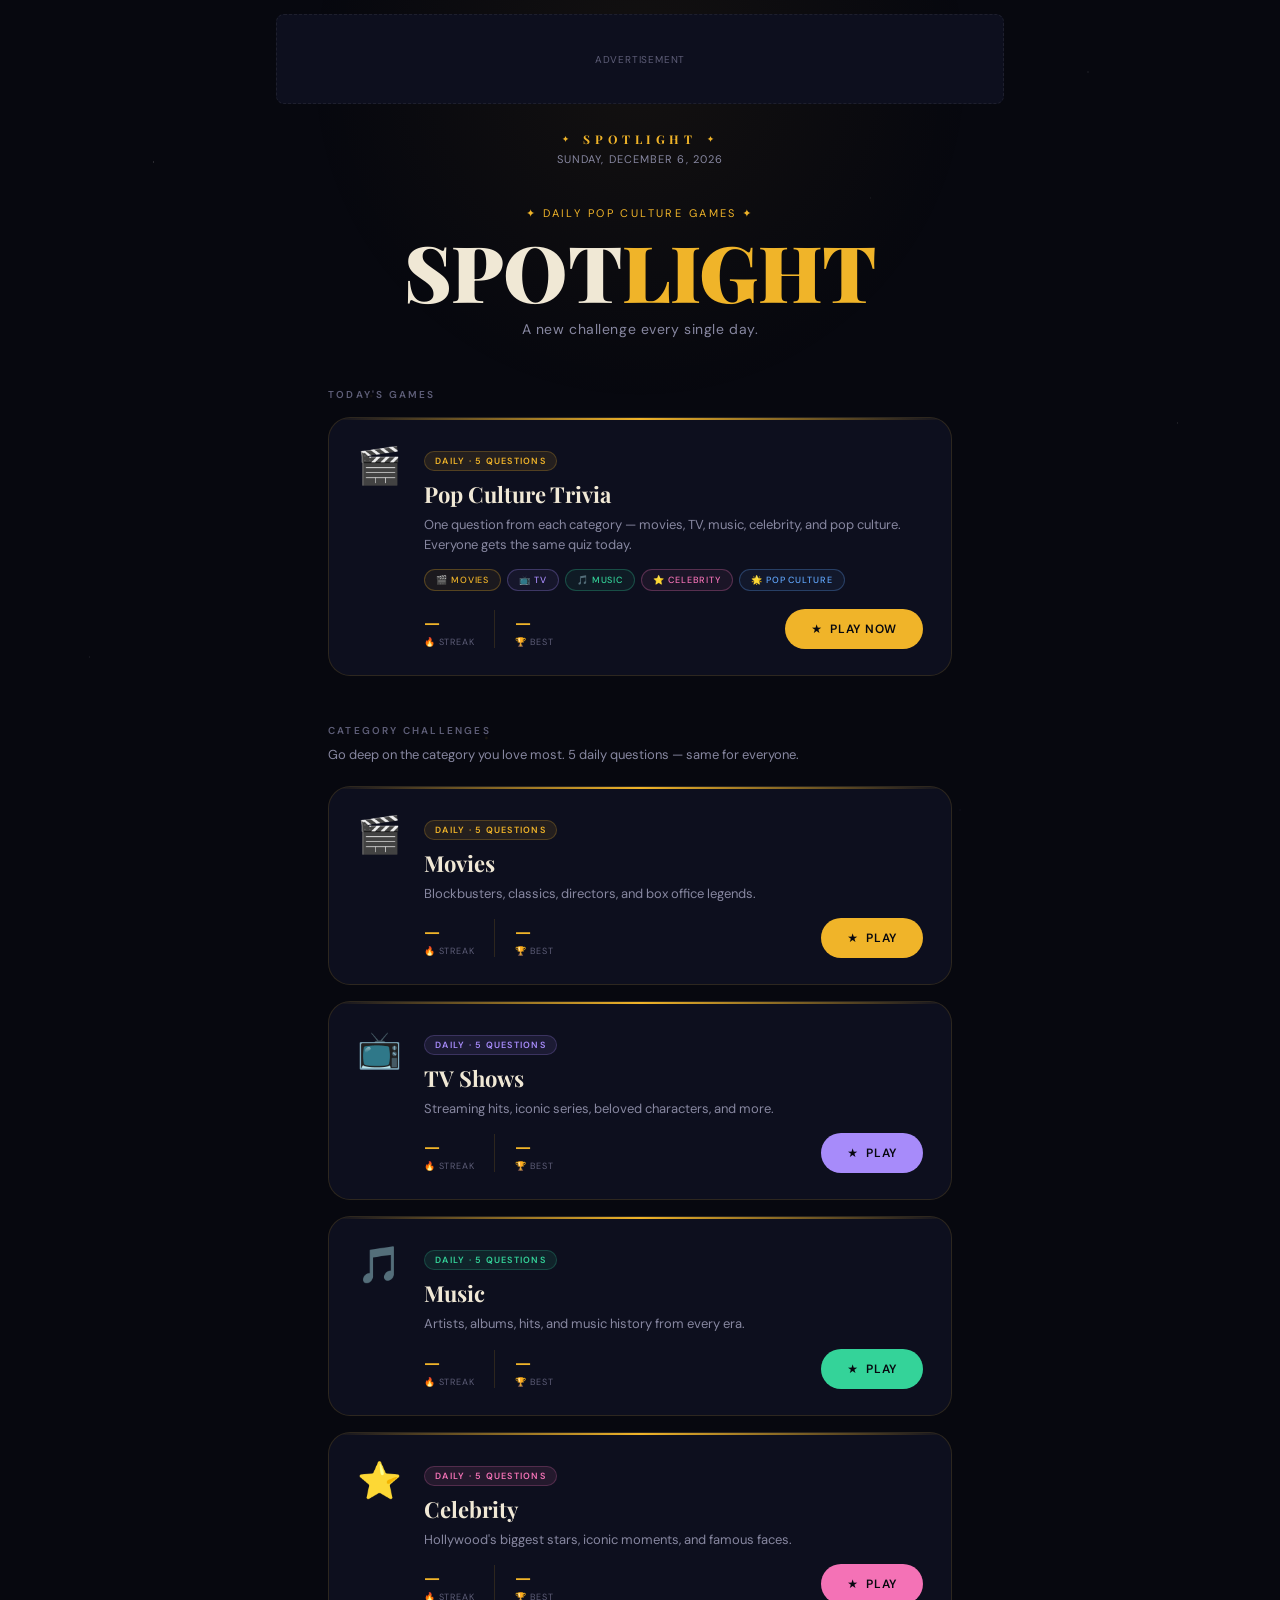
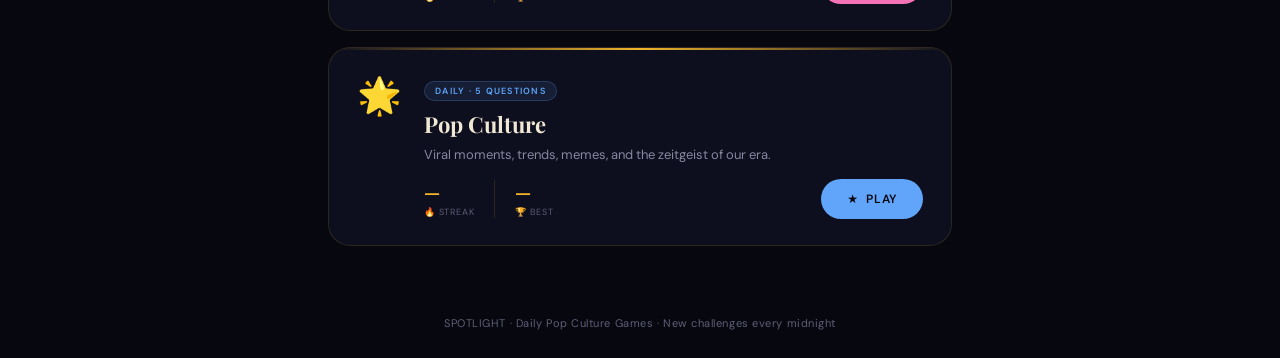
==== commit f772bab8: "Added categories" ====
--- a/index.html
+++ b/index.html
@@ -10,6 +10,19 @@
     <link rel="preconnect" href="https://fonts.googleapis.com">
     <link href="https://fonts.googleapis.com/css2?family=Playfair+Display:ital,wght@0,700;0,900;1,400&family=DM+Sans:opsz,wght@9..40,300;9..40,400;9..40,500;9..40,600&display=swap" rel="stylesheet">
     <link rel="stylesheet" href="css/base.css">
+
+    <!-- ================================================================
+         GOOGLE ANALYTICS 4
+         Replace G-Z7NW66BQ69 with your Measurement ID from
+         analytics.google.com → Admin → Data Streams → your stream
+    ================================================================ -->
+    <script async src="https://www.googletagmanager.com/gtag/js?id=G-Z7NW66BQ69"></script>
+    <script>
+        window.dataLayer = window.dataLayer || [];
+        function gtag() { dataLayer.push(arguments); }
+        gtag('js', new Date());
+        gtag('config', 'G-Z7NW66BQ69');
+    </script>
 
     <style>
         /* ============================================================
@@ -276,11 +289,132 @@
             </div>
         </div>
 
-        <!-- Coming soon placeholder -->
-        <div class="coming-soon-card">
-            <strong>More games coming soon</strong>
-            Check back — new game modes drop regularly.
-        </div>
+    </div>
+
+    <p class="hub-section-label">Category Challenges</p>
+    <p style="font-size:13px;color:var(--muted-mid);margin:-8px 0 20px;line-height:1.6;">Go deep on the category you love most. 5 daily questions — same for everyone.</p>
+
+    <div class="game-grid">
+
+        <!-- Movies -->
+        <a href="category-quiz/?cat=movies" class="game-card">
+            <div class="game-card-icon">🎬</div>
+            <div class="game-card-body">
+                <span class="game-card-badge" style="color:var(--cat-movie);background:rgba(240,180,41,.10);border-color:rgba(240,180,41,.22);">Daily · 5 Questions</span>
+                <div class="game-card-title">Movies</div>
+                <p class="game-card-desc">Blockbusters, classics, directors, and box office legends.</p>
+                <div class="game-card-footer">
+                    <div class="game-card-stats" id="moviesStats">
+                        <div class="gc-stat">
+                            <div class="gc-stat-val" id="moviesStreak">—</div>
+                            <div class="gc-stat-lbl">🔥 Streak</div>
+                        </div>
+                        <div class="gc-stat-divider"></div>
+                        <div class="gc-stat">
+                            <div class="gc-stat-val" id="moviesBest">—</div>
+                            <div class="gc-stat-lbl">🏆 Best</div>
+                        </div>
+                    </div>
+                    <span class="game-card-play" style="background:var(--cat-movie);">★ &nbsp;Play</span>
+                </div>
+            </div>
+        </a>
+
+        <!-- TV Shows -->
+        <a href="category-quiz/?cat=tv" class="game-card">
+            <div class="game-card-icon">📺</div>
+            <div class="game-card-body">
+                <span class="game-card-badge" style="color:var(--cat-tv);background:rgba(167,139,250,.10);border-color:rgba(167,139,250,.22);">Daily · 5 Questions</span>
+                <div class="game-card-title">TV Shows</div>
+                <p class="game-card-desc">Streaming hits, iconic series, beloved characters, and more.</p>
+                <div class="game-card-footer">
+                    <div class="game-card-stats">
+                        <div class="gc-stat">
+                            <div class="gc-stat-val" id="tvStreak">—</div>
+                            <div class="gc-stat-lbl">🔥 Streak</div>
+                        </div>
+                        <div class="gc-stat-divider"></div>
+                        <div class="gc-stat">
+                            <div class="gc-stat-val" id="tvBest">—</div>
+                            <div class="gc-stat-lbl">🏆 Best</div>
+                        </div>
+                    </div>
+                    <span class="game-card-play" style="background:var(--cat-tv);">★ &nbsp;Play</span>
+                </div>
+            </div>
+        </a>
+
+        <!-- Music -->
+        <a href="category-quiz/?cat=music" class="game-card">
+            <div class="game-card-icon">🎵</div>
+            <div class="game-card-body">
+                <span class="game-card-badge" style="color:var(--cat-music);background:rgba(52,211,153,.10);border-color:rgba(52,211,153,.22);">Daily · 5 Questions</span>
+                <div class="game-card-title">Music</div>
+                <p class="game-card-desc">Artists, albums, hits, and music history from every era.</p>
+                <div class="game-card-footer">
+                    <div class="game-card-stats">
+                        <div class="gc-stat">
+                            <div class="gc-stat-val" id="musicStreak">—</div>
+                            <div class="gc-stat-lbl">🔥 Streak</div>
+                        </div>
+                        <div class="gc-stat-divider"></div>
+                        <div class="gc-stat">
+                            <div class="gc-stat-val" id="musicBest">—</div>
+                            <div class="gc-stat-lbl">🏆 Best</div>
+                        </div>
+                    </div>
+                    <span class="game-card-play" style="background:var(--cat-music);color:#07080F;">★ &nbsp;Play</span>
+                </div>
+            </div>
+        </a>
+
+        <!-- Celebrity -->
+        <a href="category-quiz/?cat=celeb" class="game-card">
+            <div class="game-card-icon">⭐</div>
+            <div class="game-card-body">
+                <span class="game-card-badge" style="color:var(--cat-celeb);background:rgba(244,114,182,.10);border-color:rgba(244,114,182,.22);">Daily · 5 Questions</span>
+                <div class="game-card-title">Celebrity</div>
+                <p class="game-card-desc">Hollywood's biggest stars, iconic moments, and famous faces.</p>
+                <div class="game-card-footer">
+                    <div class="game-card-stats">
+                        <div class="gc-stat">
+                            <div class="gc-stat-val" id="celebStreak">—</div>
+                            <div class="gc-stat-lbl">🔥 Streak</div>
+                        </div>
+                        <div class="gc-stat-divider"></div>
+                        <div class="gc-stat">
+                            <div class="gc-stat-val" id="celebBest">—</div>
+                            <div class="gc-stat-lbl">🏆 Best</div>
+                        </div>
+                    </div>
+                    <span class="game-card-play" style="background:var(--cat-celeb);">★ &nbsp;Play</span>
+                </div>
+            </div>
+        </a>
+
+        <!-- Pop Culture -->
+        <a href="category-quiz/?cat=pop" class="game-card">
+            <div class="game-card-icon">🌟</div>
+            <div class="game-card-body">
+                <span class="game-card-badge" style="color:var(--cat-pop);background:rgba(96,165,250,.10);border-color:rgba(96,165,250,.22);">Daily · 5 Questions</span>
+                <div class="game-card-title">Pop Culture</div>
+                <p class="game-card-desc">Viral moments, trends, memes, and the zeitgeist of our era.</p>
+                <div class="game-card-footer">
+                    <div class="game-card-stats">
+                        <div class="gc-stat">
+                            <div class="gc-stat-val" id="popStreak">—</div>
+                            <div class="gc-stat-lbl">🔥 Streak</div>
+                        </div>
+                        <div class="gc-stat-divider"></div>
+                        <div class="gc-stat">
+                            <div class="gc-stat-val" id="popBest">—</div>
+                            <div class="gc-stat-lbl">🏆 Best</div>
+                        </div>
+                    </div>
+                    <span class="game-card-play" style="background:var(--cat-pop);color:#07080F;">★ &nbsp;Play</span>
+                </div>
+            </div>
+        </a>
 
     </div>
 
@@ -309,6 +443,19 @@
     } catch {
         // localStorage unavailable — silently skip
     }
+
+    // Load per-category stats
+    const cats = ['movies', 'tv', 'music', 'celeb', 'pop'];
+    cats.forEach(cat => {
+        try {
+            const catRaw   = localStorage.getItem(`spotlight_cat_${cat}_stats`);
+            const catStats = catRaw ? JSON.parse(catRaw) : null;
+            const streakEl = document.getElementById(`${cat}Streak`);
+            const bestEl   = document.getElementById(`${cat}Best`);
+            if (catStats && streakEl) streakEl.textContent = catStats.streak ?? '—';
+            if (catStats && bestEl)   bestEl.textContent   = catStats.best ? `${catStats.best}/5` : '—';
+        } catch { /* silently skip */ }
+    });
 }());
 </script>
 </body>
